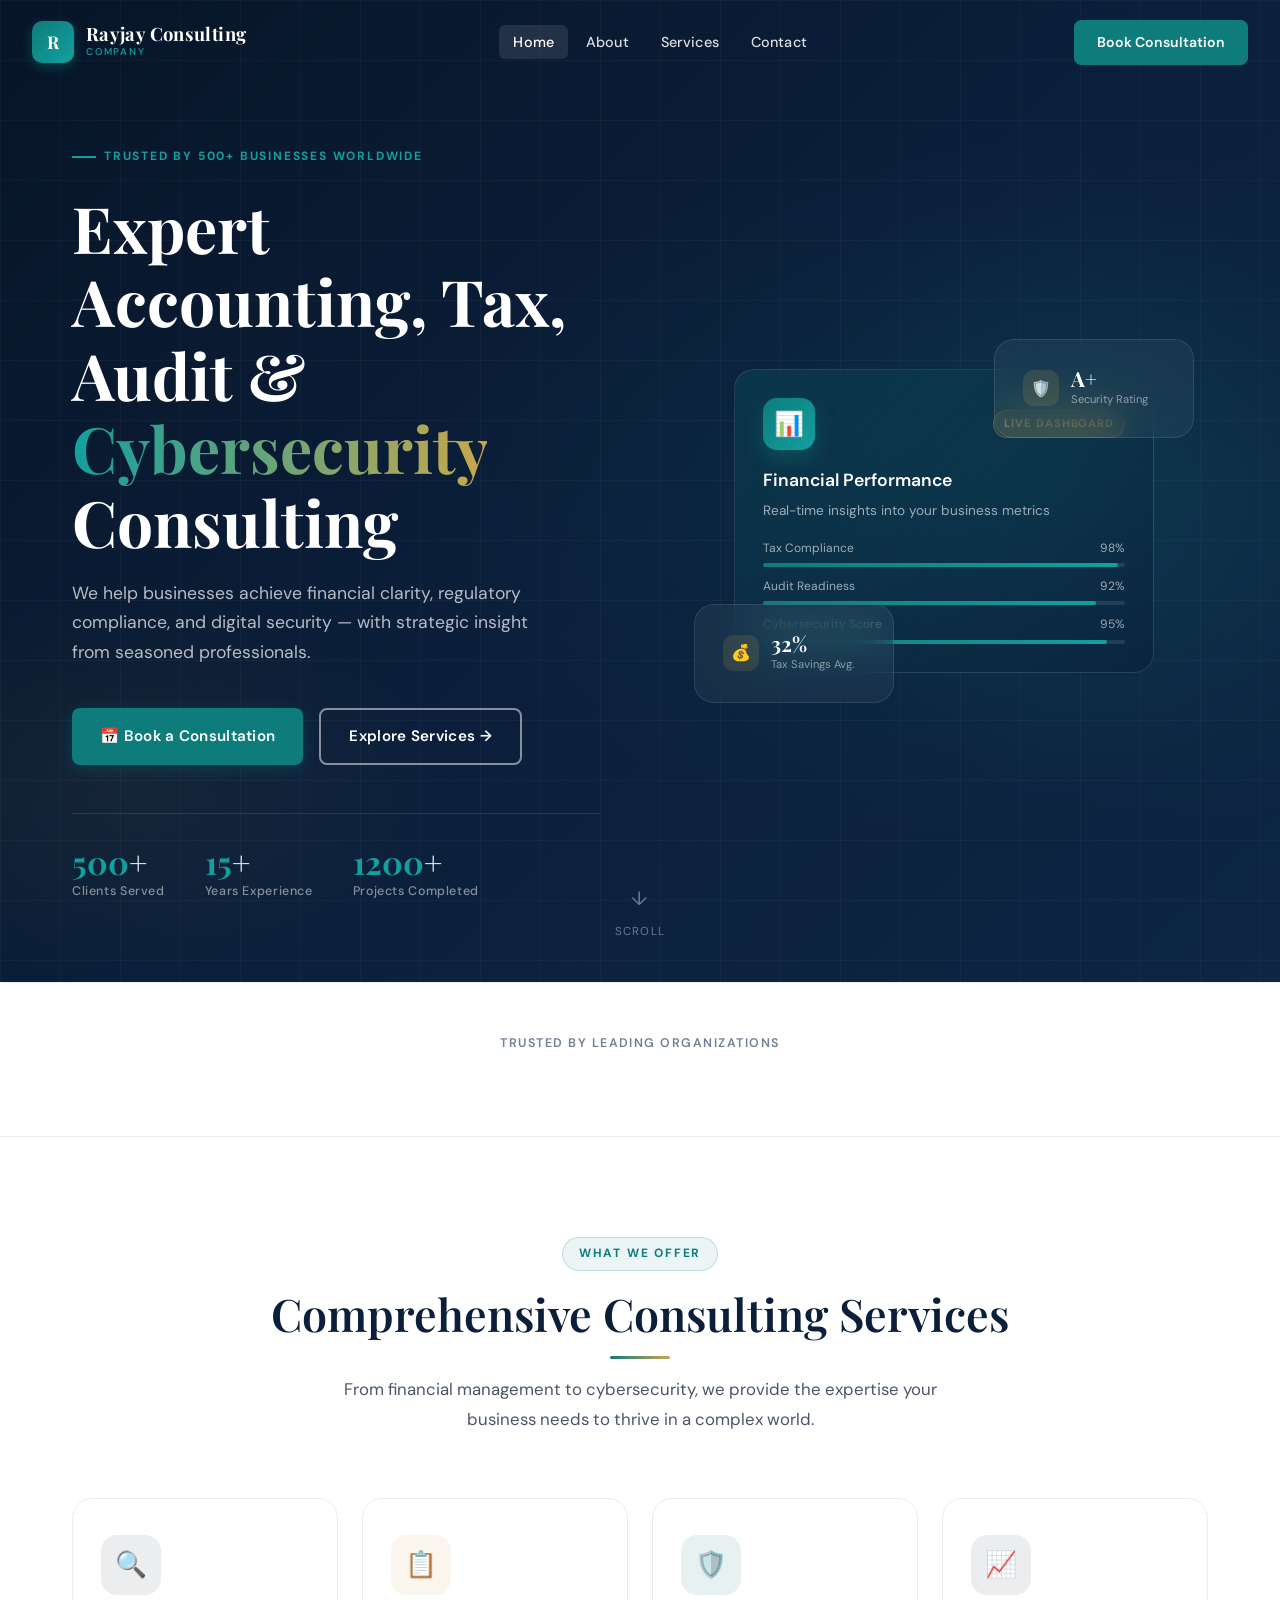
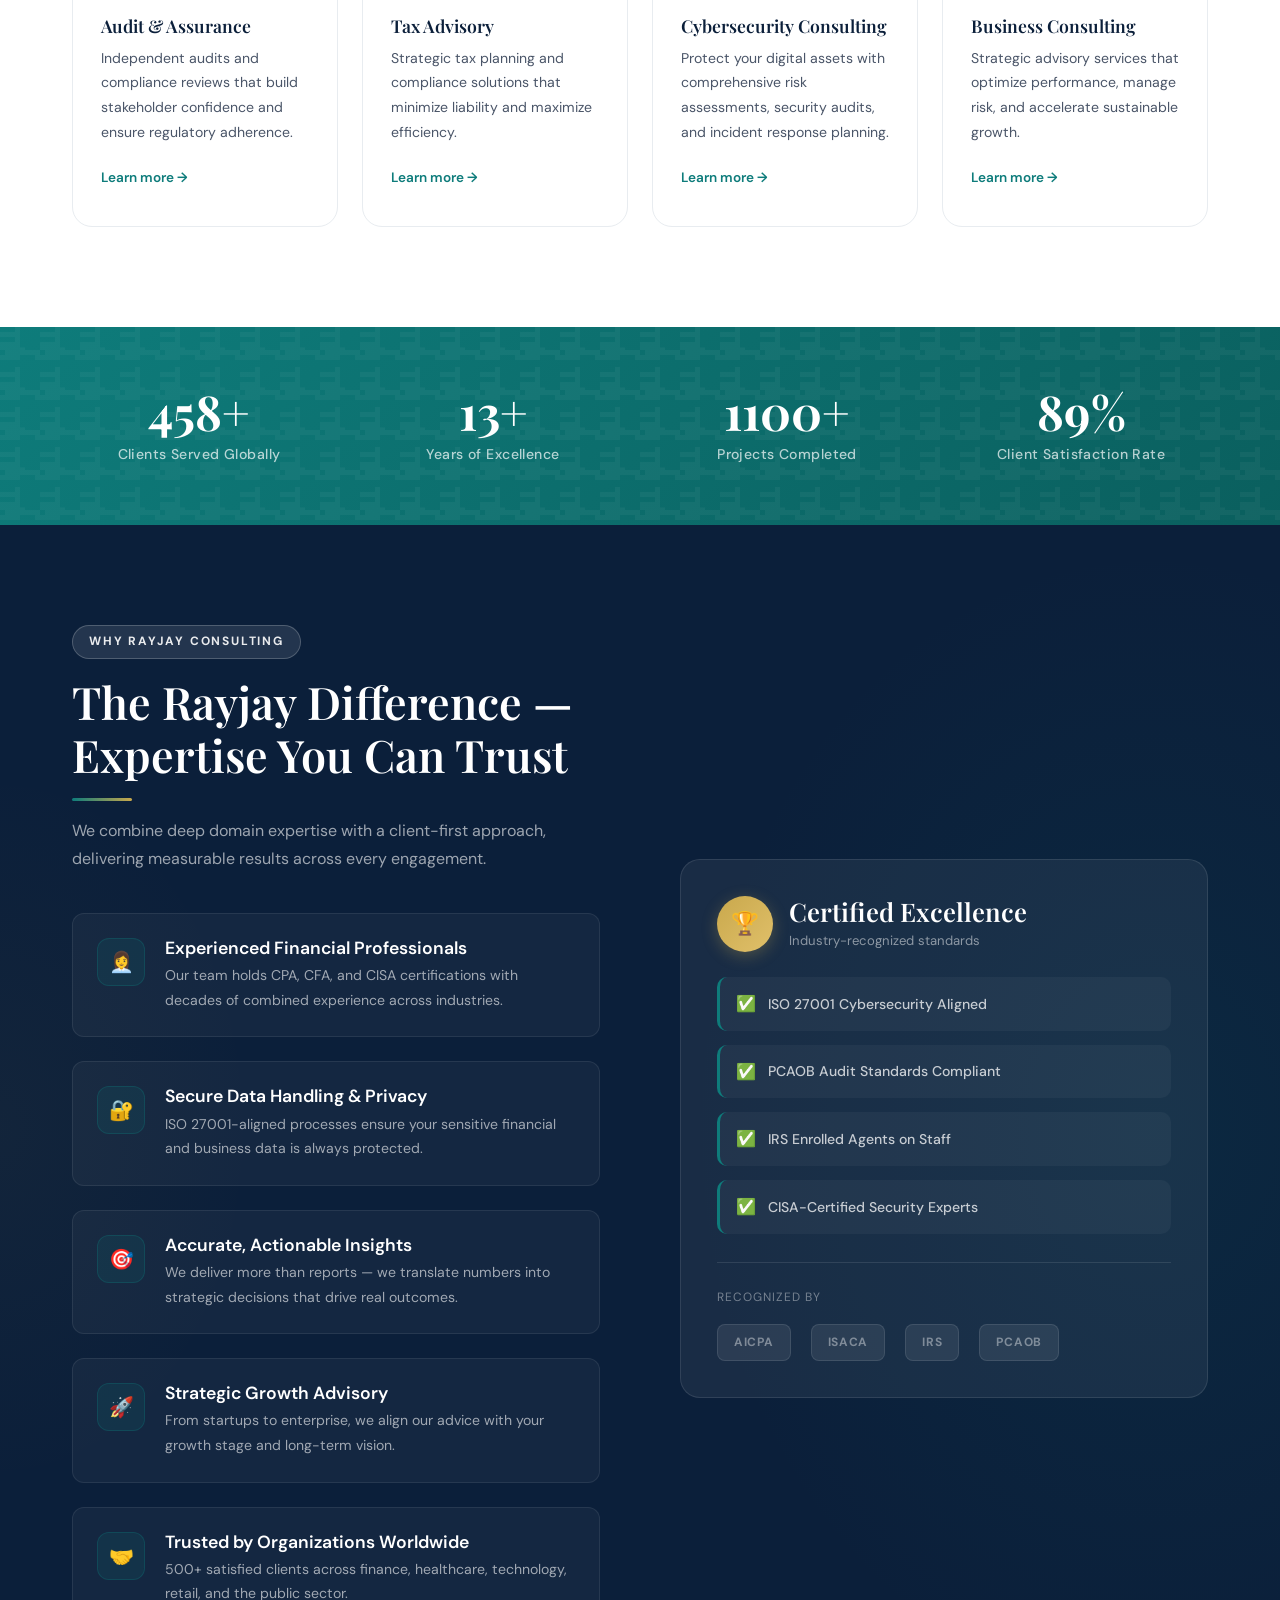
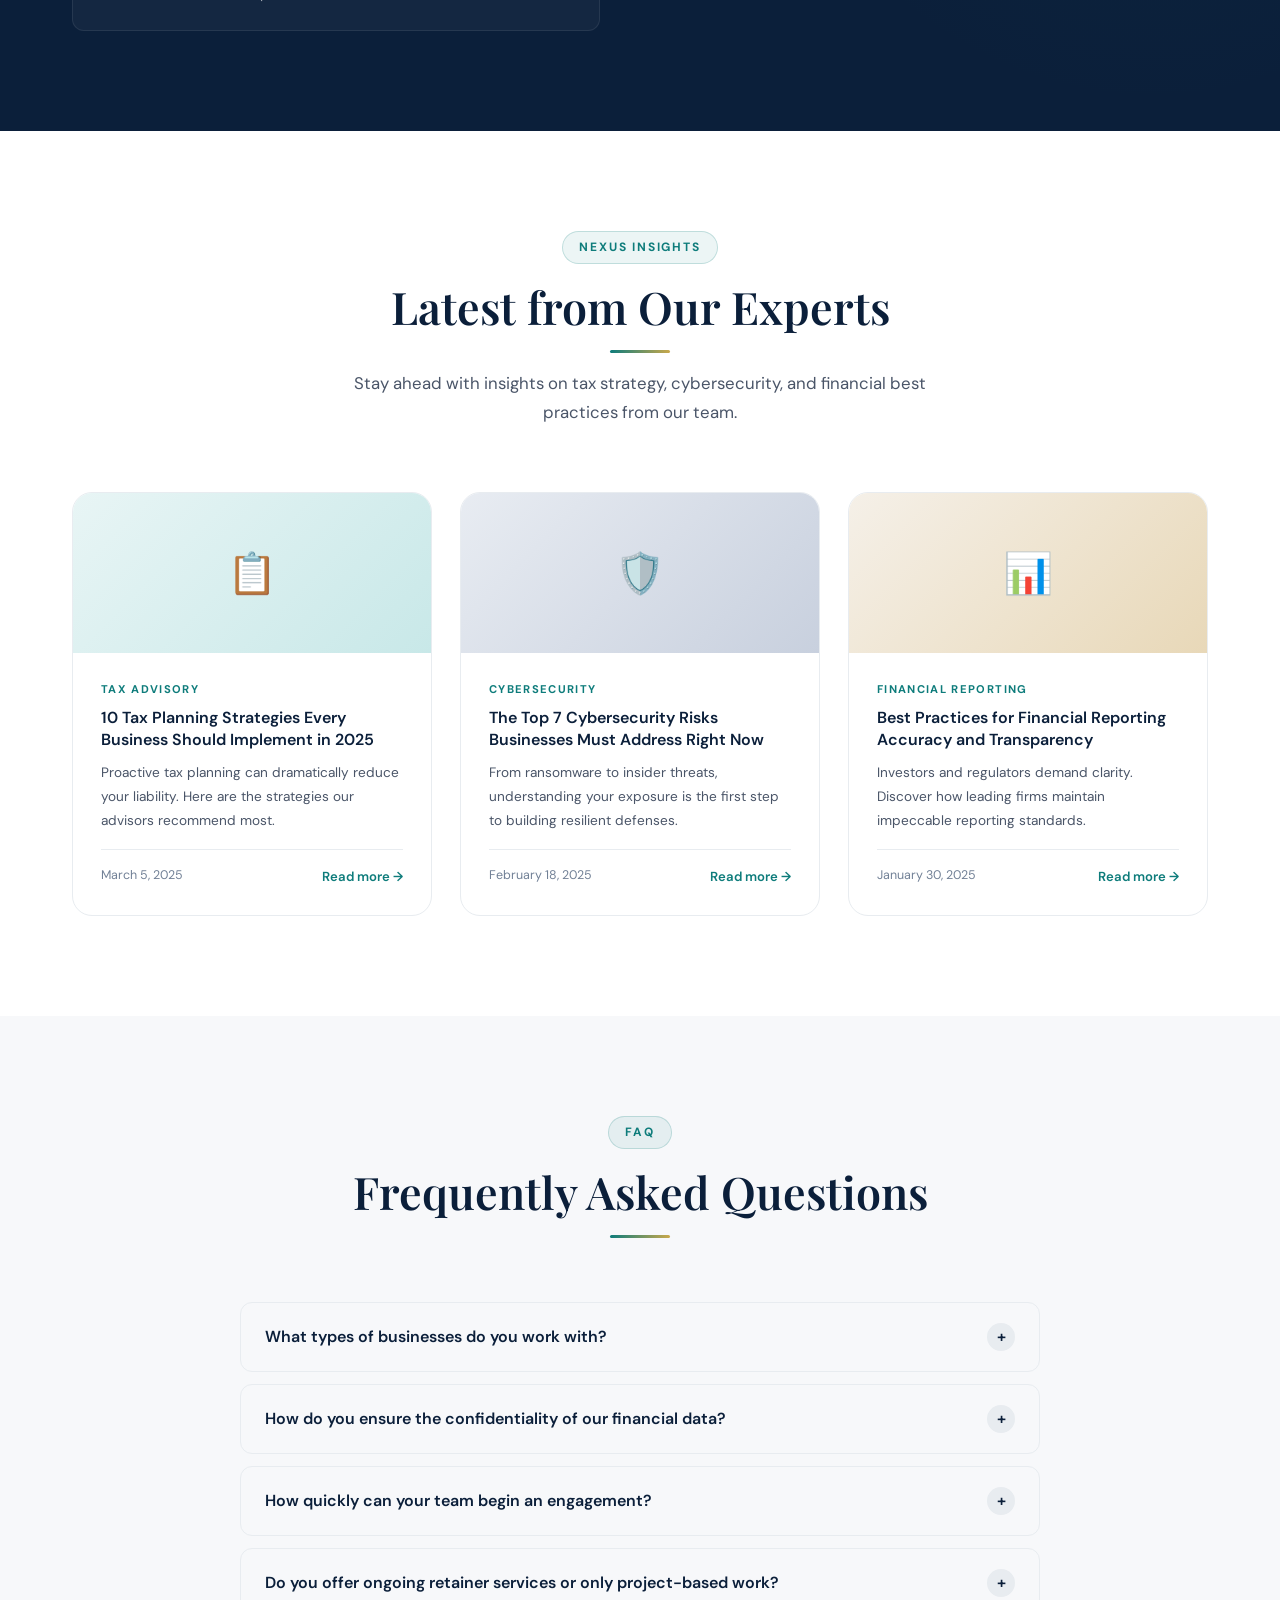
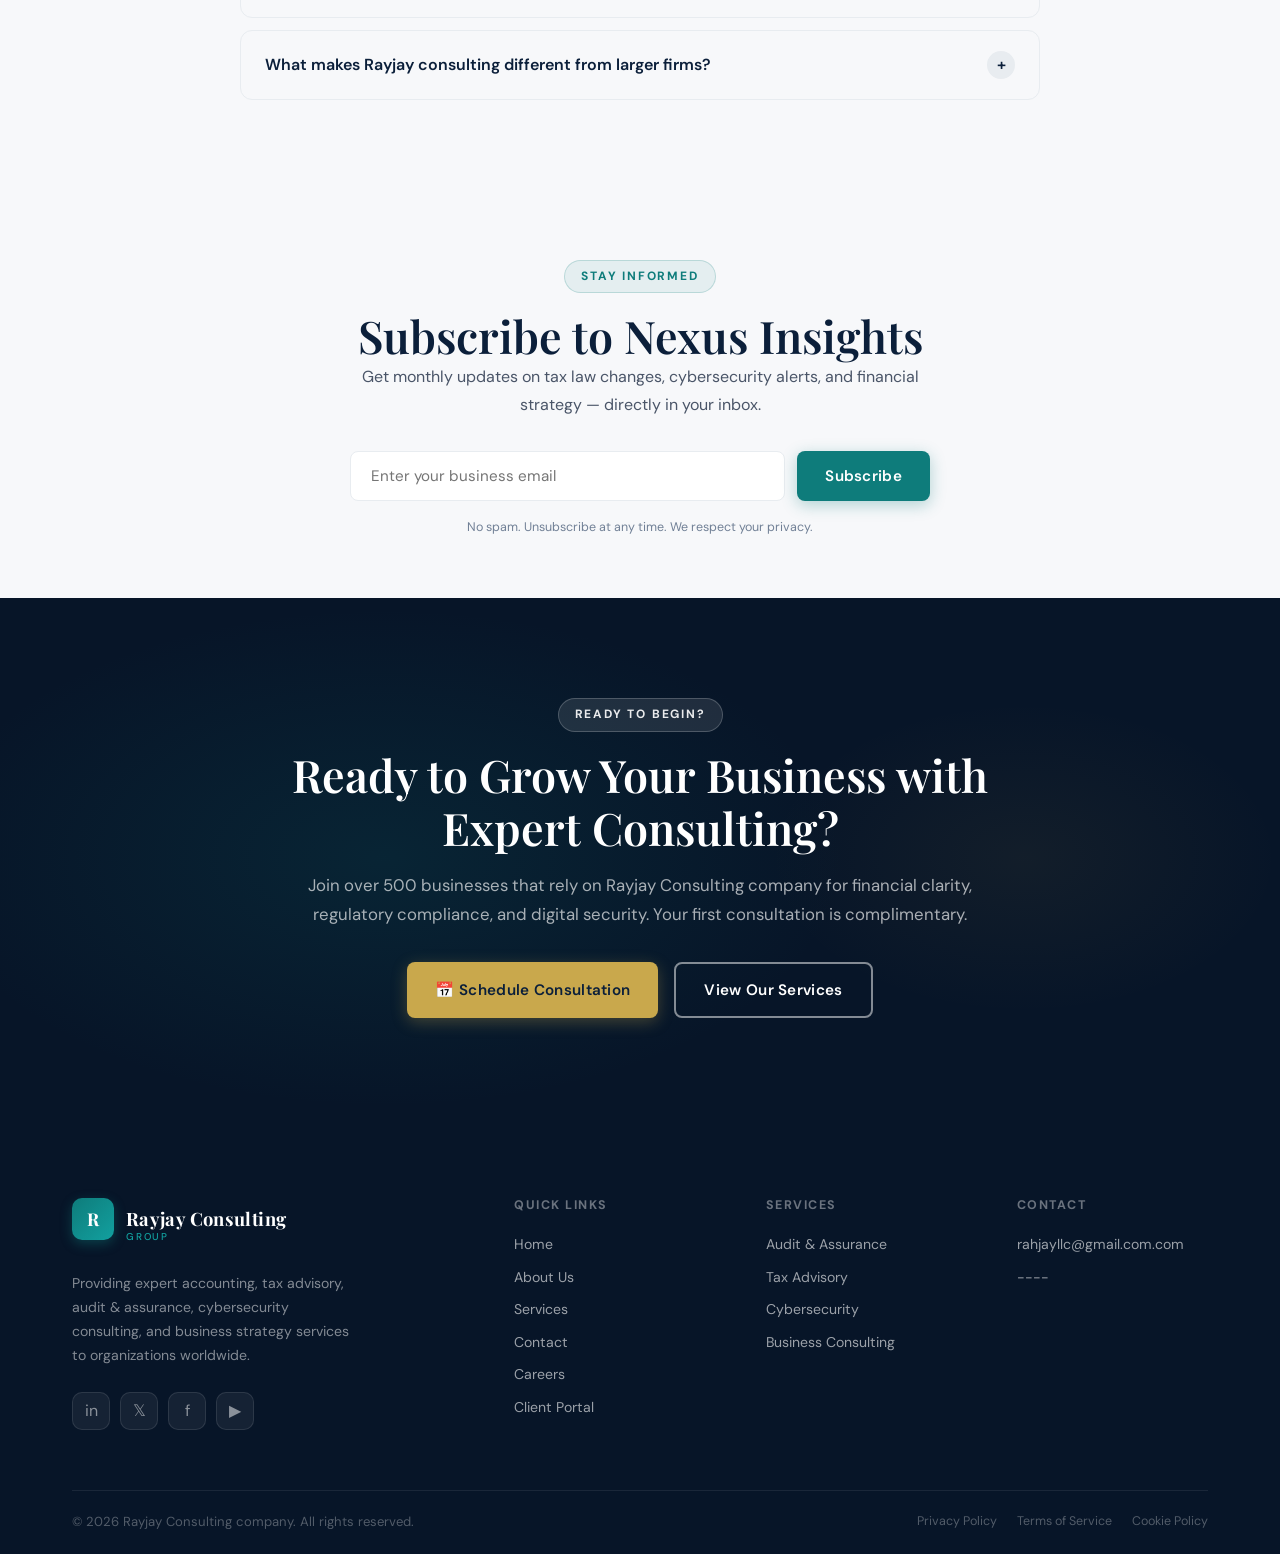
==== consulting/index.html @ 38d2fe77 "Add files via upload" ====
<!DOCTYPE html>
<html lang="en">
<head>
  <meta charset="UTF-8" />
  <meta name="viewport" content="width=device-width, initial-scale=1.0"/>
  <title>Rayjay Consulting Group — Expert Accounting, Tax, Audit & Cybersecurity Consulting</title>
  <meta name="description" content="Rayjay Consulting Group provides expert accounting, tax advisory, audit & assurance, cybersecurity consulting, and business consulting services."/>
  <link rel="stylesheet" href="../css/consulting.css"/>
  <link rel="preconnect" href="https://fonts.googleapis.com"/>
  <link rel="preconnect" href="https://fonts.gstatic.com" crossorigin/>
</head>
<body>

<!-- ============ NAVBAR ============ --> 
<nav class="navbar" id="navbar">
  <div class="nav-inner">
    <a href="../index.html" class="nav-logo">
      <div class="logo-mark">R</div>
      <div class="logo-text">
        <span class="logo-name">Rayjay Consulting</span>
        <span class="logo-sub">Company</span>
      </div>
    </a>
    <ul class="nav-links">
      <li><a href="index.html" class="active">Home</a></li>
      <li><a href="./about.html">About</a></li>
      <li><a href="services.html">Services</a></li>
      <li><a href="contact.html">Contact</a></li>
    </ul>
    <div class="nav-cta">
      <a href="contact.html" class="btn-nav">Book Consultation</a>
      <button class="hamburger" id="hamburger" aria-label="Menu">
        <span></span><span></span><span></span>
      </button>
    </div>
  </div>
</nav>

<!-- Mobile Menu -->
<div class="mobile-menu" id="mobileMenu">
  <a href="index.html">Home</a>
  <a href="about.html">About</a>
  <a href="services.html">Services</a>
  <a href="contact.html">Contact</a>
  <div style="margin-top:2rem;">
    <a href="contact.html" class="btn btn-primary">Book a Consultation</a>
  </div>
</div>

<!-- ============ HERO ============ -->
<section class="hero">
  <div class="hero-bg"></div>
  <div class="hero-grid"></div>
  <div class="hero-glow"></div>

  <div class="hero-content">
    <div class="hero-text">
      <div class="tag">Trusted by 500+ Businesses Worldwide</div>
      <h1>Expert Accounting, Tax, Audit &amp; <span>Cybersecurity</span> Consulting</h1>
      <p class="sub">We help businesses achieve financial clarity, regulatory compliance, and digital security — with strategic insight from seasoned professionals.</p>
      <div class="hero-actions">
        <a href="contact.html" class="btn btn-primary">
          📅 Book a Consultation
        </a>
        <a href="services.html" class="btn btn-secondary">
          Explore Services →
        </a>
      </div>
      <div class="hero-stats">
        <div class="hero-stat">
          <div class="num"><span>500</span>+</div>
          <div class="label">Clients Served</div>
        </div>
        <div class="hero-stat">
          <div class="num"><span>15</span>+</div>
          <div class="label">Years Experience</div>
        </div>
        <div class="hero-stat">
          <div class="num"><span>1200</span>+</div>
          <div class="label">Projects Completed</div>
        </div>
      </div>
    </div>

    <div class="hero-visual">
      <div class="hero-card-stack">
        <div class="h-card h-card-main">
          <div class="card-head">
            <div class="card-icon-lg">📊</div>
            <span class="card-badge">Live Dashboard</span>
          </div>
          <h4>Financial Performance</h4>
          <p>Real-time insights into your business metrics</p>
          <div class="progress-bars">
            <div class="prog-item">
              <div class="prog-label"><span>Tax Compliance</span><span>98%</span></div>
              <div class="prog-track"><div class="prog-fill" data-width="98%" style="width:0"></div></div>
            </div>
            <div class="prog-item">
              <div class="prog-label"><span>Audit Readiness</span><span>92%</span></div>
              <div class="prog-track"><div class="prog-fill" data-width="92%" style="width:0"></div></div>
            </div>
            <div class="prog-item">
              <div class="prog-label"><span>Cybersecurity Score</span><span>95%</span></div>
              <div class="prog-track"><div class="prog-fill" data-width="95%" style="width:0"></div></div>
            </div>
          </div>
        </div>

        <div class="h-card h-card-sm h-card-sm-1">
          <div class="mini-stat">
            <div class="mini-icon">🛡️</div>
            <div>
              <div class="mini-num">A+</div>
              <div class="mini-label">Security Rating</div>
            </div>
          </div>
        </div>

        <div class="h-card h-card-sm h-card-sm-2">
          <div class="mini-stat">
            <div class="mini-icon">💰</div>
            <div>
              <div class="mini-num">32%</div>
              <div class="mini-label">Tax Savings Avg.</div>
            </div>
          </div>
        </div>
      </div>
    </div>
  </div>

  <div class="scroll-indicator">
    <span>↓</span>
    Scroll
  </div>
</section>

<!-- ============ CLIENT LOGOS ============ -->
<section class="logos-section">
  <div class="container">
    <p class="logos-label">Trusted by leading organizations</p>
    <!-- <div class="logos-track">
      <div class="logo-item">TechVentures</div>
      <div class="logo-item">Global Finance Co.</div>
      <div class="logo-item">BuildCorp</div>
      <div class="logo-item">MedGroup</div>
      <div class="logo-item">RetailOne</div>
      <div class="logo-item">Horizon Energy</div>
      <div class="logo-item">Apex Holdings</div>
    </div> -->
  </div>
</section>

<!-- ============ SERVICES OVERVIEW ============ -->
<section class="section-pad" id="services">
  <div class="container">
    <div class="section-header fade-in">
      <span class="section-tag">What We Offer</span>
      <h2>Comprehensive Consulting Services</h2>
      <div class="divider"></div>
      <p>From financial management to cybersecurity, we provide the expertise your business needs to thrive in a complex world.</p>
    </div>

    <div class="services-grid">
      <!-- <div class="service-card">
        <div class="service-icon icon-teal">📒</div>
        <h3>Accounting Services</h3>
        <p>Accurate financial statements, bookkeeping, and management reporting to keep your business on track.</p>
        <a href="services.html#accounting" class="card-link">Learn more →</a>
      </div> -->
      <div class="service-card">
        <div class="service-icon icon-navy">🔍</div>
        <h3>Audit &amp; Assurance</h3>
        <p>Independent audits and compliance reviews that build stakeholder confidence and ensure regulatory adherence.</p>
        <a href="services.html#audit" class="card-link">Learn more →</a>
      </div>
      <div class="service-card">
        <div class="service-icon icon-gold">📋</div>
        <h3>Tax Advisory</h3>
        <p>Strategic tax planning and compliance solutions that minimize liability and maximize efficiency.</p>
        <a href="services.html#tax" class="card-link">Learn more →</a>
      </div>
      <div class="service-card">
        <div class="service-icon icon-teal">🛡️</div>
        <h3>Cybersecurity Consulting</h3>
        <p>Protect your digital assets with comprehensive risk assessments, security audits, and incident response planning.</p>
        <a href="services.html#cybersecurity" class="card-link">Learn more →</a>
      </div>
      <div class="service-card">
        <div class="service-icon icon-navy">📈</div>
        <h3>Business Consulting</h3>
        <p>Strategic advisory services that optimize performance, manage risk, and accelerate sustainable growth.</p>
        <a href="services.html#business" class="card-link">Learn more →</a>
      </div>
    </div>
  </div>
</section>

<!-- ============ STATS ============ -->
<section class="stats-section">
  <div class="container">
    <div class="stats-grid">
      <div class="stat-item">
        <div class="num"><span data-counter data-target="500" data-suffix="+">500+</span></div>
        <div class="label">Clients Served Globally</div>
      </div>
      <div class="stat-item">
        <div class="num"><span data-counter data-target="15" data-suffix="+">15+</span></div>
        <div class="label">Years of Excellence</div>
      </div>
      <div class="stat-item">
        <div class="num"><span data-counter data-target="1200" data-suffix="+">1200+</span></div>
        <div class="label">Projects Completed</div>
      </div>
      <div class="stat-item">
        <div class="num"><span data-counter data-target="98" data-suffix="%">98%</span></div>
        <div class="label">Client Satisfaction Rate</div>
      </div>
    </div>
  </div>
</section>

<!-- ============ WHY CHOOSE US ============ -->
<section class="why-section section-pad">
  <div class="container">
    <div class="why-grid">
      <div>
        <span class="section-tag white">Why Rayjay Consulting</span>
        <h2 class="text-white" style="margin-bottom:1rem;">The Rayjay Difference — Expertise You Can Trust</h2>
        <div class="divider divider-left"></div>
        <p style="color:rgba(255,255,255,0.6); margin-bottom:2.5rem;">We combine deep domain expertise with a client-first approach, delivering measurable results across every engagement.</p>

        <div class="why-features">
          <div class="why-feature">
            <div class="why-icon">👩‍💼</div>
            <div>
              <h4>Experienced Financial Professionals</h4>
              <p>Our team holds CPA, CFA, and CISA certifications with decades of combined experience across industries.</p>
            </div>
          </div>
          <div class="why-feature">
            <div class="why-icon">🔐</div>
            <div>
              <h4>Secure Data Handling &amp; Privacy</h4>
              <p>ISO 27001-aligned processes ensure your sensitive financial and business data is always protected.</p>
            </div>
          </div>
          <div class="why-feature">
            <div class="why-icon">🎯</div>
            <div>
              <h4>Accurate, Actionable Insights</h4>
              <p>We deliver more than reports — we translate numbers into strategic decisions that drive real outcomes.</p>
            </div>
          </div>
          <div class="why-feature">
            <div class="why-icon">🚀</div>
            <div>
              <h4>Strategic Growth Advisory</h4>
              <p>From startups to enterprise, we align our advice with your growth stage and long-term vision.</p>
            </div>
          </div>
          <div class="why-feature">
            <div class="why-icon">🤝</div>
            <div>
              <h4>Trusted by Organizations Worldwide</h4>
              <p>500+ satisfied clients across finance, healthcare, technology, retail, and the public sector.</p>
            </div>
          </div>
        </div>
      </div>

      <div class="why-visual fade-in-right">
        <div class="cert-card">
          <div class="cert-header">
            <div class="cert-seal">🏆</div>
            <div>
              <h3>Certified Excellence</h3>
              <p>Industry-recognized standards</p>
            </div>
          </div>
          <div class="cert-items">
            <!-- <div class="cert-item">✅ <span>CPA-Certified Financial Services</span></div> -->
            <div class="cert-item">✅ <span>ISO 27001 Cybersecurity Aligned</span></div>
            <div class="cert-item">✅ <span>PCAOB Audit Standards Compliant</span></div>
            <div class="cert-item">✅ <span>IRS Enrolled Agents on Staff</span></div>
            <div class="cert-item">✅ <span>CISA-Certified Security Experts</span></div>
          </div>
          <div class="trusted-bar">
            <p>Recognized by</p>
            <div class="trust-logos">
              <div class="trust-logo">AICPA</div>
              <div class="trust-logo">ISACA</div>
              <div class="trust-logo">IRS</div>
              <div class="trust-logo">PCAOB</div>
            </div>
          </div>
        </div>
      </div>
    </div>
  </div>
</section>

<!-- ============ TESTIMONIALS ============ -->
<!-- <section class="section-pad bg-off-white">
  <div class="container">
    <div class="section-header fade-in">
      <span class="section-tag">Client Stories</span>
      <h2>What Our Clients Say</h2>
      <div class="divider"></div>
      <p>Hear from the businesses and leaders who trust Rayjay Consulting Group for their most critical needs.</p>
    </div>

    <div class="testimonials-grid">
      <div class="testimonial-card">
        <div class="stars">★★★★★</div>
        <span class="quote-mark">"</span>
        <p class="testimonial-text">Nexus completely transformed our financial reporting process. Their team identified inefficiencies we hadn't noticed in years, saving us over $180,000 annually. Truly exceptional service.</p>
        <div class="testimonial-author">
          <div class="author-avatar">MR</div>
          <div>
            <div class="author-name">Marcus Reynolds</div>
            <div class="author-company">CFO, TechVentures Inc.</div>
          </div>
        </div>
      </div>

      <div class="testimonial-card">
        <div class="stars">★★★★★</div>
        <span class="quote-mark">"</span>
        <p class="testimonial-text">Their cybersecurity team discovered three critical vulnerabilities in our systems before any damage occurred. The incident response planning they built has given our board tremendous confidence.</p>
        <div class="testimonial-author">
          <div class="author-avatar">SL</div>
          <div>
            <div class="author-name">Sandra Liu</div>
            <div class="author-company">CTO, MedGroup Holdings</div>
          </div>
        </div>
      </div>

      <div class="testimonial-card">
        <div class="stars">★★★★★</div>
        <span class="quote-mark">"</span>
        <p class="testimonial-text">The tax advisory team saved our company 28% in tax liability through legitimate optimization strategies. Their knowledge of international tax law is unmatched. We consider them a true business partner.</p>
        <div class="testimonial-author">
          <div class="author-avatar">JO</div>
          <div>
            <div class="author-name">James Okafor</div>
            <div class="author-company">CEO, Apex Global Holdings</div>
          </div>
        </div>
      </div>

      <div class="testimonial-card">
        <div class="stars">★★★★★</div>
        <span class="quote-mark">"</span>
        <p class="testimonial-text">From audit preparation to strategic planning, Rayjay Consulting has been indispensable. Our last external audit was the smoothest in our company's history, thanks to their thorough preparation.</p>
        <div class="testimonial-author">
          <div class="author-avatar">AP</div>
          <div>
            <div class="author-name">Amara Petersen</div>
            <div class="author-company">Finance Director, RetailOne Group</div>
          </div>
        </div>
      </div>
    </div>
  </div>
</section> -->

<!-- ============ BLOG PREVIEW ============ -->
<section class="section-pad">
  <div class="container">
    <div class="section-header fade-in">
      <span class="section-tag">Nexus Insights</span>
      <h2>Latest from Our Experts</h2>
      <div class="divider"></div>
      <p>Stay ahead with insights on tax strategy, cybersecurity, and financial best practices from our team.</p>
    </div>

    <div class="blog-grid">
      <div class="blog-card">
        <div class="blog-img tax">📋</div>
        <div class="blog-body">
          <div class="blog-cat">Tax Advisory</div>
          <h4>10 Tax Planning Strategies Every Business Should Implement in 2025</h4>
          <p>Proactive tax planning can dramatically reduce your liability. Here are the strategies our advisors recommend most.</p>
          <div class="blog-footer">
            <span>March 5, 2025</span>
            <a href="contact.html" class="read-more">Read more →</a>
          </div>
        </div>
      </div>

      <div class="blog-card">
        <div class="blog-img cyber">🛡️</div>
        <div class="blog-body">
          <div class="blog-cat">Cybersecurity</div>
          <h4>The Top 7 Cybersecurity Risks Businesses Must Address Right Now</h4>
          <p>From ransomware to insider threats, understanding your exposure is the first step to building resilient defenses.</p>
          <div class="blog-footer">
            <span>February 18, 2025</span>
            <a href="contact.html" class="read-more">Read more →</a>
          </div>
        </div>
      </div>

      <div class="blog-card">
        <div class="blog-img finance">📊</div>
        <div class="blog-body">
          <div class="blog-cat">Financial Reporting</div>
          <h4>Best Practices for Financial Reporting Accuracy and Transparency</h4>
          <p>Investors and regulators demand clarity. Discover how leading firms maintain impeccable reporting standards.</p>
          <div class="blog-footer">
            <span>January 30, 2025</span>
            <a href="contact.html" class="read-more">Read more →</a>
          </div>
        </div>
      </div>
    </div>
  </div>
</section>

<!-- ============ FAQ ============ -->
<section class="section-pad bg-off-white">
  <div class="container">
    <div class="section-header fade-in">
      <span class="section-tag">FAQ</span>
      <h2>Frequently Asked Questions</h2>
      <div class="divider"></div>
    </div>

    <div class="faq-list">
      <div class="faq-item">
        <button class="faq-q">
          What types of businesses do you work with?
          <div class="faq-icon">+</div>
        </button>
        <div class="faq-a">
          <p>We work with businesses of all sizes — from startups to multinational corporations — across industries including finance, healthcare, technology, retail, manufacturing, real estate, and the public sector.</p>
        </div>
      </div>
      <div class="faq-item">
        <button class="faq-q">
          How do you ensure the confidentiality of our financial data?
          <div class="faq-icon">+</div>
        </button>
        <div class="faq-a">
          <p>We implement ISO 27001-aligned data security protocols, including encrypted storage and transfer, strict access controls, NDAs for all personnel, and regular security audits of our own infrastructure.</p>
        </div>
      </div>
      <div class="faq-item">
        <button class="faq-q">
          How quickly can your team begin an engagement?
          <div class="faq-icon">+</div>
        </button>
        <div class="faq-a">
          <p>For most engagements, we can onboard within 5–7 business days. For urgent matters such as incident response or regulatory deadlines, we offer expedited onboarding within 24–48 hours.</p>
        </div>
      </div>
      <div class="faq-item">
        <button class="faq-q">
          Do you offer ongoing retainer services or only project-based work?
          <div class="faq-icon">+</div>
        </button>
        <div class="faq-a">
          <p>We offer both. Many clients choose monthly retainer arrangements for continuous accounting, tax, and cybersecurity monitoring. We also take on project-based and advisory-only engagements.</p>
        </div>
      </div>
      <div class="faq-item">
        <button class="faq-q">
          What makes Rayjay consulting different from larger firms?
          <div class="faq-icon">+</div>
        </button>
        <div class="faq-a">
          <p>Unlike large firms where you may get a junior team, at Rayjay Consulting, senior professionals personally lead every engagement. You get the same quality as a Big Four firm with the responsiveness of a boutique.</p>
        </div>
      </div>
    </div>
  </div>
</section>

<!-- ============ NEWSLETTER ============ -->
<section class="newsletter-section section-pad-sm">
  <div class="container">
    <div class="newsletter-inner fade-in">
      <span class="section-tag">Stay Informed</span>
      <h2>Subscribe to Nexus Insights</h2>
      <p>Get monthly updates on tax law changes, cybersecurity alerts, and financial strategy — directly in your inbox.</p>
      <form class="newsletter-form" id="newsletterForm" novalidate>
        <input type="email" placeholder="Enter your business email" required />
        <button type="submit" class="btn btn-primary js-btn-submit-prim">Subscribe</button>
      </form>
      <p style="font-size:0.78rem; color:var(--text-muted); margin-top:1rem;">No spam. Unsubscribe at any time. We respect your privacy.</p>
    </div>
  </div>
</section>

<!-- ============ CTA ============ -->
<section class="cta-section section-pad">
  <div class="container">
    <div class="cta-inner fade-in">
      <span class="section-tag white">Ready to Begin?</span>
      <h2>Ready to Grow Your Business with Expert Consulting?</h2>
      <p>Join over 500 businesses that rely on Rayjay Consulting company for financial clarity, regulatory compliance, and digital security. Your first consultation is complimentary.</p>
      <div class="cta-actions">
        <a href="contact.html" class="btn btn-gold">📅 Schedule Consultation</a>
        <a href="services.html" class="btn btn-secondary">View Our Services</a>
      </div>
    </div>
  </div>
</section>

<!-- ============ FOOTER ============ -->
<footer class="footer">
  <div class="container">
    <div class="footer-grid">
      <div class="footer-brand">
        <div class="nav-logo" style="margin-bottom:1rem;">
          <div class="logo-mark">R</div>
          <div class="logo-text">
            <span class="logo-name">Rayjay Consulting</span>
            <span class="logo-sub">Group</span>
          </div>
        </div>
        <p>Providing expert accounting, tax advisory, audit & assurance, cybersecurity consulting, and business strategy services to organizations worldwide.</p>
        <div class="social-links">
          <a href="#" class="social-link" aria-label="LinkedIn">in</a>
          <a href="#" class="social-link" aria-label="Twitter">𝕏</a>
          <a href="#" class="social-link" aria-label="Facebook">f</a>
          <a href="#" class="social-link" aria-label="YouTube">▶</a>
        </div>
      </div>

      <div class="footer-col">
        <h5>Quick Links</h5>
        <div class="footer-links">
          <a href="index.html">Home</a>
          <a href="about.html">About Us</a>
          <a href="services.html">Services</a>
          <a href="contact.html">Contact</a>
          <a href="#">Careers</a>
          <a href="#">Client Portal</a>
        </div>
      </div>

      <div class="footer-col">
        <h5>Services</h5>
        <div class="footer-links">
          <!-- <a href="services.html#accounting">Accounting</a> -->
          <a href="services.html#audit">Audit &amp; Assurance</a>
          <a href="services.html#tax">Tax Advisory</a>
          <a href="services.html#cybersecurity">Cybersecurity</a>
          <a href="services.html#business">Business Consulting</a>
        </div>
      </div>

      <div class="footer-col">
        <h5>Contact</h5>
        <div class="footer-links">
          <a href="mailto:info@nexusadvisory.com">rahjayllc@gmail.com.com</a>
          <a href="tel:+12125550100">----</a>
          <!-- <a href="#">350 Fifth Avenue, Suite 4200<br>New York, NY 10118</a> -->
        </div>
      </div>
    </div>

    <div class="footer-bottom">
      <p>© 2026 Rayjay Consulting company. All rights reserved.</p>
      <div class="footer-bottom-links">
        <a href="#">Privacy Policy</a>
        <a href="#">Terms of Service</a>
        <a href="#">Cookie Policy</a>
      </div>
    </div>
  </div>
</footer>

<script src="script.js"></script>
</body>
</html>
---- css/consulting.css ----
/* ============================================
   NEXUS ADVISORY GROUP - Premium Consulting CSS
   ============================================ */

@import url('https://fonts.googleapis.com/css2?family=Playfair+Display:wght@400;500;600;700&family=DM+Sans:wght@300;400;500;600;700&display=swap');

/* ---- CSS Variables ---- */
:root {
  --navy: #0B1F3A;
  --navy-light: #132d52;
  --navy-deep: #071528;
  --teal: #0E7C7B;
  --teal-light: #12a09f;
  --gold: #C9A84C;
  --gold-light: #e0c06a;
  --white: #FFFFFF;
  --off-white: #F7F8FA;
  --grey-light: #E8ECF0;
  --grey-mid: #9BA5B4;
  --grey-dark: #3D4A5C;
  --text-primary: #0B1F3A;
  --text-secondary: #4A5568;
  --text-muted: #718096;
  --border: rgba(11,31,58,0.1);
  --shadow-sm: 0 2px 8px rgba(11,31,58,0.08);
  --shadow-md: 0 8px 24px rgba(11,31,58,0.12);
  --shadow-lg: 0 20px 60px rgba(11,31,58,0.18);
  --shadow-xl: 0 32px 80px rgba(11,31,58,0.22);
  --radius: 12px;
  --radius-lg: 20px;
  --transition: all 0.3s cubic-bezier(0.4, 0, 0.2, 1);
}

/* ---- Reset & Base ---- */
*, *::before, *::after { box-sizing: border-box; margin: 0; padding: 0; }

html { scroll-behavior: smooth; font-size: 16px; }

body {
  font-family: 'DM Sans', sans-serif;
  color: var(--text-primary);
  background: var(--white);
  line-height: 1.6;
  overflow-x: hidden;
}

h1, h2, h3, h4, h5 { font-family: 'Playfair Display', serif; line-height: 1.2; }
h1 { font-size: clamp(2.2rem, 5vw, 4rem); font-weight: 700; }
h2 { font-size: clamp(1.8rem, 3.5vw, 2.8rem); font-weight: 600; }
h3 { font-size: clamp(1.2rem, 2.5vw, 1.6rem); font-weight: 600; }
h4 { font-size: 1.1rem; font-weight: 600; font-family: 'DM Sans', sans-serif; }

p { line-height: 1.75; color: var(--text-secondary); }
a { text-decoration: none; color: inherit; }
img { max-width: 100%; display: block; }

/* ---- Utility ---- */
.container { max-width: 1200px; margin: 0 auto; padding: 0 2rem; }
.container-wide { max-width: 1400px; margin: 0 auto; padding: 0 2rem; }
.section-pad { padding: 100px 0; }
.section-pad-sm { padding: 60px 0; }

.text-teal { color: var(--teal); }
.text-gold { color: var(--gold); }
.text-navy { color: var(--navy); }
.text-white { color: var(--white); }

.bg-navy { background: var(--navy); }
.bg-navy-deep { background: var(--navy-deep); }
.bg-off-white { background: var(--off-white); }

.section-tag {
  display: inline-block;
  font-size: 0.75rem;
  font-weight: 700;
  letter-spacing: 0.15em;
  text-transform: uppercase;
  color: var(--teal);
  background: rgba(14,124,123,0.08);
  border: 1px solid rgba(14,124,123,0.2);
  padding: 6px 16px;
  border-radius: 100px;
  margin-bottom: 1rem;
}

.section-tag.gold {
  color: var(--gold);
  background: rgba(201,168,76,0.08);
  border-color: rgba(201,168,76,0.2);
}

.section-tag.white {
  color: rgba(255,255,255,0.9);
  background: rgba(255,255,255,0.1);
  border-color: rgba(255,255,255,0.2);
}

.section-header { text-align: center; margin-bottom: 64px; }
.section-header p { max-width: 600px; margin: 1rem auto 0; font-size: 1.05rem; }

.divider {
  width: 60px; height: 3px;
  background: linear-gradient(90deg, var(--teal), var(--gold));
  border-radius: 2px;
  margin: 1rem auto;
}
.divider-left { margin: 1rem 0; }

/* ---- Buttons ---- */
.btn {
  display: inline-flex; align-items: center; gap: 8px;
  padding: 14px 28px;
  border-radius: 8px;
  font-family: 'DM Sans', sans-serif;
  font-size: 0.95rem;
  font-weight: 600;
  cursor: pointer;
  border: none;
  transition: var(--transition);
  letter-spacing: 0.02em;
}

.btn-primary {
  background: var(--teal);
  color: var(--white);
  box-shadow: 0 4px 16px rgba(14,124,123,0.3);
}
.btn-primary:hover {
  background: var(--teal-light);
  transform: translateY(-2px);
  box-shadow: 0 8px 24px rgba(14,124,123,0.4);
}

.btn-secondary {
  background: transparent;
  color: var(--white);
  border: 2px solid rgba(255,255,255,0.5);
}
.btn-secondary:hover {
  background: rgba(255,255,255,0.1);
  border-color: var(--white);
  transform: translateY(-2px);
}

.btn-outline {
  background: transparent;
  color: var(--teal);
  border: 2px solid var(--teal);
}
.btn-outline:hover {
  background: var(--teal);
  color: var(--white);
  transform: translateY(-2px);
}

.btn-gold {
  background: var(--gold);
  color: var(--navy);
  box-shadow: 0 4px 16px rgba(201,168,76,0.3);
}
.btn-gold:hover {
  background: var(--gold-light);
  transform: translateY(-2px);
  box-shadow: 0 8px 24px rgba(201,168,76,0.4);
}

/* ---- Navigation ---- */
.navbar {
  position: fixed; top: 0; left: 0; right: 0;
  z-index: 1000;
  padding: 0;
  transition: var(--transition);
}

.navbar.scrolled {
  background: var(--navy-deep);
  box-shadow: 0 4px 24px rgba(0,0,0,0.2);
}

.nav-inner {
  display: flex; align-items: center; justify-content: space-between;
  padding: 20px 2rem;
  max-width: 1400px;
  margin: 0 auto;
}

.nav-logo {
  display: flex; align-items: center; gap: 12px;
}

.logo-mark {
  width: 42px; height: 42px;
  background: linear-gradient(135deg, var(--teal), var(--teal-light));
  border-radius: 10px;
  display: flex; align-items: center; justify-content: center;
  font-family: 'Playfair Display', serif;
  font-weight: 700; font-size: 1.1rem;
  color: var(--white);
  box-shadow: 0 4px 12px rgba(14,124,123,0.4);
}

.logo-text { display: flex; flex-direction: column; }
.logo-name {
  font-family: 'Playfair Display', serif;
  font-size: 1.15rem; font-weight: 700;
  color: var(--white); line-height: 1.1;
  letter-spacing: 0.02em;
}
.logo-sub {
  font-size: 0.62rem; font-weight: 500;
  color: var(--teal-light); letter-spacing: 0.18em;
  text-transform: uppercase;
}

.nav-links {
  display: flex; align-items: center; gap: 4px;
  list-style: none;
}

.nav-links a {
  color: rgba(255,255,255,0.85);
  font-size: 0.9rem; font-weight: 500;
  padding: 8px 14px;
  border-radius: 6px;
  transition: var(--transition);
  letter-spacing: 0.01em;
}
.nav-links a:hover, .nav-links a.active {
  color: var(--white);
  background: rgba(255,255,255,0.1);
}

.nav-cta {
  display: flex; align-items: center; gap: 12px;
}

.btn-nav {
  padding: 10px 22px;
  background: var(--teal);
  color: var(--white);
  border-radius: 7px;
  font-size: 0.88rem; font-weight: 600;
  transition: var(--transition);
  border: 1.5px solid var(--teal);
}
.btn-nav:hover {
  background: var(--teal-light);
  transform: translateY(-1px);
  box-shadow: 0 4px 16px rgba(14,124,123,0.35);
}

.hamburger {
  display: none; flex-direction: column; gap: 5px;
  cursor: pointer; padding: 5px;
  background: none; border: none;
}
.hamburger span {
  display: block; width: 24px; height: 2px;
  background: var(--white);
  transition: var(--transition);
  border-radius: 2px;
}
.hamburger.open span:nth-child(1) { transform: rotate(45deg) translate(5px, 5px); }
.hamburger.open span:nth-child(2) { opacity: 0; }
.hamburger.open span:nth-child(3) { transform: rotate(-45deg) translate(5px, -5px); }

/* ---- Hero Section ---- */
.hero {
  min-height: 100vh;
  background: var(--navy-deep);
  position: relative;
  display: flex; align-items: center;
  overflow: hidden;
}

.hero-bg {
  position: absolute; inset: 0;
  background:
    radial-gradient(ellipse 80% 60% at 80% 50%, rgba(14,124,123,0.12) 0%, transparent 60%),
    radial-gradient(ellipse 50% 40% at 10% 80%, rgba(201,168,76,0.06) 0%, transparent 50%),
    linear-gradient(135deg, #071528 0%, #0B1F3A 50%, #0d2644 100%);
}

.hero-grid {
  position: absolute; inset: 0;
  background-image:
    linear-gradient(rgba(255,255,255,0.03) 1px, transparent 1px),
    linear-gradient(90deg, rgba(255,255,255,0.03) 1px, transparent 1px);
  background-size: 60px 60px;
}

.hero-glow {
  position: absolute;
  width: 600px; height: 600px;
  background: radial-gradient(circle, rgba(14,124,123,0.15) 0%, transparent 70%);
  right: -100px; top: 50%;
  transform: translateY(-50%);
  border-radius: 50%;
  pointer-events: none;
}

.hero-content {
  position: relative; z-index: 2;
  display: grid; grid-template-columns: 1fr 1fr;
  gap: 80px; align-items: center;
  max-width: 1200px; margin: 0 auto;
  padding: 140px 2rem 80px;
  width: 100%;
}

.hero-text .tag {
  display: inline-flex; align-items: center; gap: 8px;
  font-size: 0.75rem; font-weight: 700;
  letter-spacing: 0.15em; text-transform: uppercase;
  color: var(--teal-light);
  margin-bottom: 1.5rem;
}

.hero-text .tag::before {
  content: '';
  display: block; width: 24px; height: 2px;
  background: var(--teal-light);
}

.hero-text h1 {
  color: var(--white);
  margin-bottom: 1.25rem;
  line-height: 1.15;
}

.hero-text h1 span {
  background: linear-gradient(90deg, var(--teal-light), var(--gold));
  -webkit-background-clip: text;
  -webkit-text-fill-color: transparent;
  background-clip: text;
}

.hero-text .sub {
  font-size: 1.1rem;
  color: rgba(255,255,255,0.7);
  margin-bottom: 2.5rem;
  max-width: 480px;
  line-height: 1.7;
}

.hero-actions { display: flex; gap: 16px; flex-wrap: wrap; }

.hero-stats {
  display: flex; gap: 40px;
  margin-top: 3rem;
  padding-top: 2rem;
  border-top: 1px solid rgba(255,255,255,0.1);
}

.hero-stat .num {
  font-family: 'Playfair Display', serif;
  font-size: 2rem; font-weight: 700;
  color: var(--white); line-height: 1;
}
.hero-stat .label {
  font-size: 0.78rem; font-weight: 500;
  color: rgba(255,255,255,0.5);
  letter-spacing: 0.05em; margin-top: 4px;
}
.hero-stat .num span { color: var(--teal-light); }

/* Hero Visual */
.hero-visual {
  position: relative; display: flex;
  align-items: center; justify-content: center;
}

.hero-card-stack { position: relative; width: 100%; max-width: 420px; }

.h-card {
  background: rgba(255,255,255,0.05);
  backdrop-filter: blur(20px);
  border: 1px solid rgba(255,255,255,0.1);
  border-radius: var(--radius-lg);
  padding: 28px;
  position: relative;
}

.h-card-main {
  z-index: 3;
  background: linear-gradient(135deg, rgba(14,124,123,0.2), rgba(11,31,58,0.6));
}

.h-card .card-head {
  display: flex; align-items: center; justify-content: space-between;
  margin-bottom: 20px;
}

.card-icon-lg {
  width: 52px; height: 52px;
  background: linear-gradient(135deg, var(--teal), var(--teal-light));
  border-radius: 14px;
  display: flex; align-items: center; justify-content: center;
  font-size: 1.5rem;
  box-shadow: 0 8px 20px rgba(14,124,123,0.4);
}

.card-badge {
  background: rgba(201,168,76,0.15);
  border: 1px solid rgba(201,168,76,0.3);
  color: var(--gold);
  font-size: 0.7rem; font-weight: 700;
  letter-spacing: 0.08em; text-transform: uppercase;
  padding: 4px 10px; border-radius: 100px;
}

.h-card h4 { color: var(--white); margin-bottom: 8px; }
.h-card p { color: rgba(255,255,255,0.6); font-size: 0.85rem; }

.h-card-sm {
  position: absolute;
  width: 200px;
}

.h-card-sm-1 {
  top: -30px; right: -40px;
  z-index: 4;
  animation: float1 4s ease-in-out infinite;
}

.h-card-sm-2 {
  bottom: -30px; left: -40px;
  z-index: 4;
  animation: float2 5s ease-in-out infinite;
}

.h-card-sm .mini-stat {
  display: flex; align-items: center; gap: 12px;
}
.h-card-sm .mini-icon {
  width: 36px; height: 36px;
  background: rgba(201,168,76,0.15);
  border-radius: 10px;
  display: flex; align-items: center; justify-content: center;
  font-size: 1rem;
}
.h-card-sm .mini-num {
  font-family: 'Playfair Display', serif;
  font-size: 1.3rem; font-weight: 700; color: var(--white);
  line-height: 1;
}
.h-card-sm .mini-label {
  font-size: 0.7rem; color: rgba(255,255,255,0.5);
  margin-top: 2px;
}

.progress-bars { margin-top: 16px; display: flex; flex-direction: column; gap: 10px; }
.prog-item .prog-label {
  display: flex; justify-content: space-between;
  font-size: 0.75rem; color: rgba(255,255,255,0.6);
  margin-bottom: 5px;
}
.prog-track {
  height: 4px; background: rgba(255,255,255,0.1);
  border-radius: 2px; overflow: hidden;
}
.prog-fill {
  height: 100%; border-radius: 2px;
  background: linear-gradient(90deg, var(--teal), var(--teal-light));
  animation: fillAnim 2s ease forwards;
}

@keyframes fillAnim { from { width: 0; } }
@keyframes float1 {
  0%, 100% { transform: translateY(0) rotate(2deg); }
  50% { transform: translateY(-12px) rotate(2deg); }
}
@keyframes float2 {
  0%, 100% { transform: translateY(0) rotate(-2deg); }
  50% { transform: translateY(-8px) rotate(-2deg); }
}

/* ---- Services Overview ---- */
.services-grid {
  display: grid; grid-template-columns: repeat(auto-fit, minmax(220px, 1fr));
  gap: 24px;
}

.service-card {
  background: var(--white);
  border: 1.5px solid var(--grey-light);
  border-radius: var(--radius-lg);
  padding: 36px 28px;
  position: relative; overflow: hidden;
  transition: var(--transition);
  cursor: pointer;
  group: true;
}

.service-card::before {
  content: '';
  position: absolute; bottom: 0; left: 0; right: 0;
  height: 3px;
  background: linear-gradient(90deg, var(--teal), var(--gold));
  transform: scaleX(0);
  transition: var(--transition);
  transform-origin: left;
}

.service-card:hover {
  border-color: rgba(14,124,123,0.3);
  transform: translateY(-8px);
  box-shadow: var(--shadow-lg);
}

.service-card:hover::before { transform: scaleX(1); }

.service-icon {
  width: 60px; height: 60px;
  border-radius: 16px;
  display: flex; align-items: center; justify-content: center;
  font-size: 1.6rem;
  margin-bottom: 1.25rem;
  transition: var(--transition);
}

.icon-teal { background: rgba(14,124,123,0.1); color: var(--teal); }
.icon-navy { background: rgba(11,31,58,0.08); color: var(--navy); }
.icon-gold { background: rgba(201,168,76,0.1); color: var(--gold); }

.service-card:hover .service-icon { transform: scale(1.1); }

.service-card h3 { font-size: 1.1rem; margin-bottom: 0.6rem; }
.service-card p { font-size: 0.88rem; margin-bottom: 1.25rem; }

.card-link {
  display: inline-flex; align-items: center; gap: 6px;
  font-size: 0.85rem; font-weight: 600;
  color: var(--teal); transition: var(--transition);
}
.card-link:hover { gap: 10px; }

/* ---- Why Choose Us ---- */
.why-section {
  background: var(--navy);
  position: relative; overflow: hidden;
}

.why-section::before {
  content: '';
  position: absolute; inset: 0;
  background:
    radial-gradient(ellipse 60% 80% at 90% 50%, rgba(14,124,123,0.1) 0%, transparent 60%),
    radial-gradient(ellipse 40% 60% at 0% 50%, rgba(201,168,76,0.04) 0%, transparent 50%);
}

.why-grid {
  display: grid; grid-template-columns: 1fr 1fr;
  gap: 80px; align-items: center;
  position: relative; z-index: 1;
}

.why-features { display: grid; gap: 24px; }

.why-feature {
  display: flex; gap: 20px; align-items: flex-start;
  padding: 24px;
  background: rgba(255,255,255,0.04);
  border: 1px solid rgba(255,255,255,0.08);
  border-radius: var(--radius);
  transition: var(--transition);
}
.why-feature:hover {
  background: rgba(255,255,255,0.07);
  border-color: rgba(14,124,123,0.3);
  transform: translateX(8px);
}

.why-icon {
  width: 48px; height: 48px; flex-shrink: 0;
  background: rgba(14,124,123,0.15);
  border: 1px solid rgba(14,124,123,0.3);
  border-radius: 12px;
  display: flex; align-items: center; justify-content: center;
  font-size: 1.25rem;
}

.why-feature h4 { color: var(--white); margin-bottom: 4px; }
.why-feature p { color: rgba(255,255,255,0.6); font-size: 0.88rem; }

.why-visual { position: relative; }

.cert-card {
  background: rgba(255,255,255,0.06);
  border: 1px solid rgba(255,255,255,0.1);
  border-radius: var(--radius-lg);
  padding: 36px;
}

.cert-header { display: flex; align-items: center; gap: 16px; margin-bottom: 24px; }
.cert-seal {
  width: 56px; height: 56px;
  background: linear-gradient(135deg, var(--gold), var(--gold-light));
  border-radius: 50%;
  display: flex; align-items: center; justify-content: center;
  font-size: 1.4rem;
  box-shadow: 0 4px 16px rgba(201,168,76,0.3);
}
.cert-header h3 { color: var(--white); margin-bottom: 4px; }
.cert-header p { color: rgba(255,255,255,0.5); font-size: 0.82rem; }

.cert-items { display: grid; gap: 14px; }
.cert-item {
  display: flex; align-items: center; gap: 12px;
  padding: 14px 16px;
  background: rgba(255,255,255,0.04);
  border-radius: 10px;
  border-left: 3px solid var(--teal);
}
.cert-item span { color: rgba(255,255,255,0.75); font-size: 0.88rem; font-weight: 500; }

.trusted-bar {
  margin-top: 28px; padding-top: 24px;
  border-top: 1px solid rgba(255,255,255,0.1);
}
.trusted-bar p { color: rgba(255,255,255,0.4); font-size: 0.75rem; letter-spacing: 0.08em; text-transform: uppercase; margin-bottom: 16px; }

.trust-logos { display: flex; gap: 20px; flex-wrap: wrap; }
.trust-logo {
  background: rgba(255,255,255,0.08);
  border: 1px solid rgba(255,255,255,0.1);
  border-radius: 8px;
  padding: 8px 16px;
  font-size: 0.75rem; font-weight: 700;
  color: rgba(255,255,255,0.4);
  letter-spacing: 0.06em; text-transform: uppercase;
}

/* ---- Stats Section ---- */
.stats-section {
  background: linear-gradient(135deg, var(--teal), #0a5f5e);
  padding: 60px 0;
  position: relative; overflow: hidden;
}

.stats-section::before {
  content: '';
  position: absolute; inset: 0;
  background: url("data:image/svg+xml,%3Csvg width='40' height='40' viewBox='0 0 40 40' xmlns='http://www.w3.org/2000/svg'%3E%3Cg fill='%23fff' fill-opacity='0.04'%3E%3Cpath d='M20 20.5V18H0v5h5v5H0v5h20v-5h15v5h5V23H25v-2.5h-5zm0 0V0h-5v5H0v5h15v5H0v5h20v-5.5z'/%3E%3C/g%3E%3C/svg%3E");
}

.stats-grid {
  display: grid; grid-template-columns: repeat(4, 1fr);
  gap: 40px; position: relative; z-index: 1;
}

.stat-item { text-align: center; }
.stat-item .num {
  font-family: 'Playfair Display', serif;
  font-size: 3rem; font-weight: 700; color: var(--white);
  line-height: 1;
}
.stat-item .num .plus { color: var(--gold); }
.stat-item .label {
  font-size: 0.88rem; font-weight: 500;
  color: rgba(255,255,255,0.7);
  margin-top: 8px; letter-spacing: 0.03em;
}

/* ---- Testimonials ---- */
.testimonials-grid {
  display: grid; grid-template-columns: repeat(auto-fit, minmax(280px, 1fr));
  gap: 28px;
}

.testimonial-card {
  background: var(--white);
  border: 1.5px solid var(--grey-light);
  border-radius: var(--radius-lg);
  padding: 36px;
  position: relative;
  transition: var(--transition);
}

.testimonial-card:hover {
  border-color: rgba(14,124,123,0.25);
  box-shadow: var(--shadow-md);
  transform: translateY(-4px);
}

.quote-mark {
  font-family: 'Playfair Display', serif;
  font-size: 5rem; line-height: 0.6;
  color: var(--teal); opacity: 0.2;
  margin-bottom: 1rem; display: block;
}

.testimonial-text {
  font-style: italic; font-size: 0.95rem;
  color: var(--text-secondary);
  margin-bottom: 1.5rem; line-height: 1.8;
}

.testimonial-author { display: flex; align-items: center; gap: 14px; }
.author-avatar {
  width: 48px; height: 48px;
  border-radius: 50%;
  background: linear-gradient(135deg, var(--teal), var(--navy));
  display: flex; align-items: center; justify-content: center;
  font-family: 'Playfair Display', serif;
  font-weight: 700; font-size: 1.1rem;
  color: var(--white); flex-shrink: 0;
}

.author-name { font-weight: 700; font-size: 0.95rem; color: var(--navy); }
.author-company { font-size: 0.8rem; color: var(--text-muted); }

.stars { color: var(--gold); font-size: 0.85rem; margin-bottom: 1rem; letter-spacing: 2px; }

/* ---- Blog Preview ---- */
.blog-grid {
  display: grid; grid-template-columns: repeat(auto-fit, minmax(300px, 1fr));
  gap: 28px;
}

.blog-card {
  background: var(--white);
  border: 1.5px solid var(--grey-light);
  border-radius: var(--radius-lg);
  overflow: hidden;
  transition: var(--transition);
}

.blog-card:hover {
  border-color: rgba(14,124,123,0.25);
  box-shadow: var(--shadow-md);
  transform: translateY(-6px);
}

.blog-img {
  height: 160px;
  display: flex; align-items: center; justify-content: center;
  font-size: 2.5rem;
  position: relative; overflow: hidden;
}

.blog-img.tax { background: linear-gradient(135deg, #e8f5f5, #c8e8e8); }
.blog-img.cyber { background: linear-gradient(135deg, #e8ecf2, #c8d0de); }
.blog-img.finance { background: linear-gradient(135deg, #f5f0e8, #e8d8b8); }

.blog-body { padding: 28px; }
.blog-cat {
  font-size: 0.7rem; font-weight: 700; letter-spacing: 0.12em;
  text-transform: uppercase; color: var(--teal); margin-bottom: 8px;
}
.blog-card h4 { font-size: 1rem; margin-bottom: 10px; color: var(--navy); line-height: 1.4; }
.blog-card p { font-size: 0.85rem; }
.blog-footer {
  display: flex; align-items: center; justify-content: space-between;
  margin-top: 16px; padding-top: 16px;
  border-top: 1px solid var(--grey-light);
  font-size: 0.78rem; color: var(--text-muted);
}
.read-more { color: var(--teal); font-weight: 600; font-size: 0.82rem; }
.read-more:hover { text-decoration: underline; }

/* ---- CTA Section ---- */
.cta-section {
  background: var(--navy-deep);
  position: relative; overflow: hidden;
}

.cta-section::before {
  content: '';
  position: absolute; inset: 0;
  background:
    radial-gradient(ellipse 60% 80% at 30% 50%, rgba(14,124,123,0.15) 0%, transparent 60%),
    radial-gradient(ellipse 40% 60% at 80% 50%, rgba(201,168,76,0.06) 0%, transparent 50%);
}

.cta-inner {
  position: relative; z-index: 1;
  text-align: center; max-width: 700px; margin: 0 auto;
}

.cta-inner h2 { color: var(--white); margin-bottom: 1rem; }
.cta-inner p { color: rgba(255,255,255,0.65); font-size: 1.05rem; margin-bottom: 2rem; }
.cta-actions { display: flex; gap: 16px; justify-content: center; flex-wrap: wrap; }

/* ---- FAQ ---- */
.faq-list { max-width: 800px; margin: 0 auto; display: flex; flex-direction: column; gap: 12px; }

.faq-item {
  border: 1.5px solid var(--grey-light);
  border-radius: var(--radius);
  overflow: hidden;
}

.faq-q {
  width: 100%; background: none; border: none; cursor: pointer;
  padding: 20px 24px;
  display: flex; align-items: center; justify-content: space-between;
  text-align: left;
  font-family: 'DM Sans', sans-serif;
  font-size: 1rem; font-weight: 600; color: var(--navy);
  transition: var(--transition);
}
.faq-q:hover { background: var(--off-white); }
.faq-q.active { background: rgba(14,124,123,0.05); color: var(--teal); }

.faq-icon {
  width: 28px; height: 28px; flex-shrink: 0;
  background: var(--grey-light);
  border-radius: 50%;
  display: flex; align-items: center; justify-content: center;
  font-size: 1rem; transition: var(--transition);
}
.faq-q.active .faq-icon {
  background: var(--teal);
  color: var(--white);
  transform: rotate(45deg);
}

.faq-a {
  max-height: 0; overflow: hidden;
  transition: max-height 0.4s ease, padding 0.3s ease;
  padding: 0 24px;
}
.faq-a.open {
  max-height: 200px;
  padding: 0 24px 20px;
}
.faq-a p { font-size: 0.9rem; color: var(--text-secondary); }

/* ---- Newsletter ---- */
.newsletter-section { background: var(--off-white); }

.newsletter-inner {
  max-width: 580px; margin: 0 auto;
  text-align: center;
}

.newsletter-form {
  display: flex; gap: 12px; margin-top: 2rem;
}

.newsletter-form input {
  flex: 1; padding: 14px 20px;
  border: 1.5px solid var(--grey-light);
  border-radius: 8px; font-size: 0.95rem;
  font-family: 'DM Sans', sans-serif;
  transition: var(--transition);
  background: var(--white);
  color: var(--text-primary);
}

.newsletter-form input:focus {
  outline: none;
  border-color: var(--teal);
  box-shadow: 0 0 0 3px rgba(14,124,123,0.1);
}

/* ---- Client Logos ---- */
.logos-section { padding: 50px 0; border-top: 1px solid var(--grey-light); border-bottom: 1px solid var(--grey-light); }

.logos-label {
  text-align: center; font-size: 0.78rem; font-weight: 600;
  letter-spacing: 0.12em; text-transform: uppercase;
  color: var(--text-muted); margin-bottom: 2rem;
}

.logos-track {
  display: flex; gap: 32px; flex-wrap: wrap;
  justify-content: center; align-items: center;
}

.logo-item {
  background: var(--off-white);
  border: 1.5px solid var(--grey-light);
  border-radius: 10px;
  padding: 14px 28px;
  font-size: 0.85rem; font-weight: 700;
  color: var(--text-muted);
  letter-spacing: 0.06em; text-transform: uppercase;
  transition: var(--transition);
}
.logo-item:hover {
  background: var(--white);
  border-color: rgba(14,124,123,0.2);
  color: var(--navy);
  box-shadow: var(--shadow-sm);
}

/* ---- About Page ---- */
.about-hero {
  background: var(--navy-deep);
  padding: 160px 0 80px;
  position: relative; overflow: hidden;
}

.about-hero::before {
  content: '';
  position: absolute; inset: 0;
  background:
    radial-gradient(ellipse 80% 60% at 70% 50%, rgba(14,124,123,0.1) 0%, transparent 60%);
}

.page-hero-text { position: relative; z-index: 1; max-width: 700px; }
.page-hero-text h1 { color: var(--white); margin-bottom: 1rem; }
.page-hero-text p { color: rgba(255,255,255,0.7); font-size: 1.1rem; max-width: 550px; }

.about-overview {
  display: grid; grid-template-columns: 1fr 1fr;
  gap: 80px; align-items: center;
}

.about-text h2 { margin-bottom: 1rem; }
.about-text p { margin-bottom: 1rem; }

.mission-vision-grid {
  display: grid; grid-template-columns: 1fr 1fr;
  gap: 24px;
}

.mv-card {
  padding: 32px;
  border-radius: var(--radius-lg);
  position: relative; overflow: hidden;
}

.mv-card.mission {
  background: var(--navy);
  color: var(--white);
}

.mv-card.vision {
  background: linear-gradient(135deg, rgba(14,124,123,0.08), rgba(201,168,76,0.05));
  border: 1.5px solid rgba(14,124,123,0.2);
}

.mv-card h3 { margin-bottom: 0.75rem; }
.mv-card.mission h3 { color: var(--teal-light); }
.mv-card.mission p { color: rgba(255,255,255,0.7); }

.values-grid {
  display: grid; grid-template-columns: repeat(auto-fit, minmax(180px, 1fr));
  gap: 20px;
}

.value-card {
  text-align: center; padding: 32px 20px;
  border: 1.5px solid var(--grey-light);
  border-radius: var(--radius-lg);
  transition: var(--transition);
  background: var(--white);
}
.value-card:hover {
  border-color: rgba(14,124,123,0.3);
  transform: translateY(-6px);
  box-shadow: var(--shadow-md);
}

.value-icon {
  font-size: 2rem; margin-bottom: 12px;
  width: 60px; height: 60px;
  background: rgba(14,124,123,0.08);
  border-radius: 50%;
  display: flex; align-items: center; justify-content: center;
  margin: 0 auto 16px;
}

.value-card h4 { font-size: 0.95rem; color: var(--navy); margin-bottom: 6px; }
.value-card p { font-size: 0.82rem; }

.team-grid {
  display: grid; grid-template-columns: repeat(auto-fit, minmax(240px, 1fr));
  gap: 28px;
}

.team-card {
  background: var(--white);
  border: 1.5px solid var(--grey-light);
  border-radius: var(--radius-lg);
  overflow: hidden;
  text-align: center;
  transition: var(--transition);
}
.team-card:hover {
  border-color: rgba(14,124,123,0.25);
  box-shadow: var(--shadow-md);
  transform: translateY(-6px);
}

.team-avatar {
  height: 140px;
  display: flex; align-items: center; justify-content: center;
}

.team-avatar.av1 { background: linear-gradient(135deg, #1a4a7a, #0B1F3A); }
.team-avatar.av2 { background: linear-gradient(135deg, #0a5f5e, #0E7C7B); }
.team-avatar.av3 { background: linear-gradient(135deg, #7a5a0a, #C9A84C); }
.team-avatar.av4 { background: linear-gradient(135deg, #3D4A5C, #1a2a3a); }

.team-initials {
  font-family: 'Playfair Display', serif;
  font-size: 2rem; font-weight: 700; color: rgba(255,255,255,0.9);
}

.team-info { padding: 24px; }
.team-info h4 { font-size: 1rem; color: var(--navy); margin-bottom: 4px; }
.team-role { font-size: 0.82rem; color: var(--teal); font-weight: 600; margin-bottom: 8px; }
.team-info p { font-size: 0.82rem; }

/* ---- Services Page ---- */
.services-hero {
  background: var(--navy-deep);
  padding: 160px 0 80px;
  position: relative; overflow: hidden;
}

.services-hero::before {
  content: '';
  position: absolute; inset: 0;
  background: radial-gradient(ellipse 60% 80% at 80% 50%, rgba(14,124,123,0.12) 0%, transparent 60%);
}

.service-detail {
  padding: 80px 0;
  position: relative;
}

.service-detail:nth-child(even) { background: var(--off-white); }

.service-detail-inner {
  display: grid; grid-template-columns: 1fr 1.5fr;
  gap: 80px; align-items: start;
}

.service-detail:nth-child(even) .service-detail-inner {
  direction: rtl;
}
.service-detail:nth-child(even) .service-detail-inner > * {
  direction: ltr;
}

.service-sidebar {
  position: sticky; top: 100px;
}

.service-sidebar-card {
  background: var(--navy);
  border-radius: var(--radius-lg);
  padding: 36px;
  position: relative; overflow: hidden;
}

.service-sidebar-card::before {
  content: '';
  position: absolute; top: 0; left: 0; right: 0;
  height: 3px;
  background: linear-gradient(90deg, var(--teal), var(--gold));
}

.service-sidebar-icon {
  font-size: 2.5rem; margin-bottom: 16px;
}

.service-sidebar-card h3 { color: var(--white); margin-bottom: 8px; }
.service-sidebar-card p { color: rgba(255,255,255,0.6); font-size: 0.88rem; margin-bottom: 24px; }

.service-sidebar-cta {
  width: 100%; text-align: center; justify-content: center;
}

.service-main h2 { margin-bottom: 1rem; }
.service-main .lead {
  font-size: 1.05rem; color: var(--text-secondary);
  margin-bottom: 2rem; line-height: 1.8;
}

.service-features-list {
  display: grid; grid-template-columns: 1fr 1fr;
  gap: 14px; margin-bottom: 2.5rem;
}

.sf-item {
  display: flex; align-items: flex-start; gap: 12px;
  padding: 16px;
  background: var(--white);
  border: 1px solid var(--grey-light);
  border-radius: 10px;
  font-size: 0.88rem; color: var(--text-secondary);
  transition: var(--transition);
}
.service-detail:nth-child(even) .sf-item { background: var(--white); }

.sf-item:hover {
  border-color: rgba(14,124,123,0.2);
  background: rgba(14,124,123,0.03);
}

.sf-check {
  width: 20px; height: 20px; flex-shrink: 0;
  background: rgba(14,124,123,0.1);
  border-radius: 50%;
  display: flex; align-items: center; justify-content: center;
  color: var(--teal); font-size: 0.7rem; margin-top: 1px;
}

.industries-tags { display: flex; gap: 8px; flex-wrap: wrap; }
.ind-tag {
  background: var(--grey-light);
  color: var(--grey-dark);
  padding: 6px 14px; border-radius: 100px;
  font-size: 0.78rem; font-weight: 600;
  transition: var(--transition);
}
.ind-tag:hover { background: rgba(14,124,123,0.1); color: var(--teal); }

/* ---- Contact Page ---- */
.contact-hero {
  background: var(--navy-deep);
  padding: 160px 0 80px;
  position: relative; overflow: hidden;
}

.contact-hero::before {
  content: '';
  position: absolute; inset: 0;
  background: radial-gradient(ellipse 60% 80% at 80% 50%, rgba(14,124,123,0.12) 0%, transparent 60%);
}

.contact-grid {
  display: grid; grid-template-columns: 1.2fr 0.8fr;
  gap: 60px;
}

.contact-form-card {
  background: var(--white);
  border: 1.5px solid var(--grey-light);
  border-radius: var(--radius-lg);
  padding: 48px;
  box-shadow: var(--shadow-sm);
}

.form-group { margin-bottom: 20px; }
.form-row { display: grid; grid-template-columns: 1fr 1fr; gap: 20px; }

.form-group label {
  display: block;
  font-size: 0.85rem; font-weight: 600;
  color: var(--navy); margin-bottom: 8px;
}

.form-group input, .form-group select, .form-group textarea {
  width: 100%; padding: 13px 16px;
  border: 1.5px solid var(--grey-light);
  border-radius: 8px; font-size: 0.92rem;
  font-family: 'DM Sans', sans-serif;
  color: var(--text-primary);
  transition: var(--transition);
  background: var(--white);
}

.form-group input:focus, .form-group select:focus, .form-group textarea:focus {
  outline: none;
  border-color: var(--teal);
  box-shadow: 0 0 0 3px rgba(14,124,123,0.1);
}

.form-group textarea { resize: vertical; min-height: 130px; }

.form-group input.error, .form-group textarea.error { border-color: #e53e3e; }
.error-msg { color: #e53e3e; font-size: 0.78rem; margin-top: 4px; }

.submit-btn { width: 100%; justify-content: center; }

.contact-info { display: flex; flex-direction: column; gap: 20px; }

.contact-info-card {
  background: var(--off-white);
  border: 1.5px solid var(--grey-light);
  border-radius: var(--radius-lg);
  padding: 28px;
  display: flex; gap: 16px;
  transition: var(--transition);
}
.contact-info-card:hover {
  border-color: rgba(14,124,123,0.25);
  background: var(--white);
  box-shadow: var(--shadow-sm);
}

.ci-icon {
  width: 44px; height: 44px; flex-shrink: 0;
  background: rgba(14,124,123,0.1);
  border-radius: 12px;
  display: flex; align-items: center; justify-content: center;
  font-size: 1.2rem;
}

.ci-label { font-size: 0.75rem; font-weight: 700; color: var(--teal); letter-spacing: 0.08em; text-transform: uppercase; margin-bottom: 4px; }
.ci-value { font-weight: 600; color: var(--navy); font-size: 0.92rem; }

.map-placeholder {
  background: var(--off-white);
  border: 1.5px solid var(--grey-light);
  border-radius: var(--radius-lg);
  height: 200px;
  display: flex; align-items: center; justify-content: center;
  flex-direction: column; gap: 12px;
  color: var(--text-muted); font-size: 0.88rem;
}

.map-placeholder span { font-size: 2rem; }

/* ---- Footer ---- */
.footer {
  background: var(--navy-deep);
  padding: 80px 0 0;
}

.footer-grid {
  display: grid; grid-template-columns: 2fr 1fr 1fr 1fr;
  gap: 60px; padding-bottom: 60px;
  border-bottom: 1px solid rgba(255,255,255,0.08);
}

.footer-brand .logo-mark { margin-bottom: 1rem; }
.footer-brand p {
  color: rgba(255,255,255,0.5);
  font-size: 0.88rem; line-height: 1.7;
  margin-bottom: 1.5rem; max-width: 280px;
}

.social-links { display: flex; gap: 10px; }
.social-link {
  width: 38px; height: 38px;
  background: rgba(255,255,255,0.06);
  border: 1px solid rgba(255,255,255,0.1);
  border-radius: 10px;
  display: flex; align-items: center; justify-content: center;
  color: rgba(255,255,255,0.5);
  font-size: 1rem; transition: var(--transition);
}
.social-link:hover {
  background: var(--teal);
  border-color: var(--teal);
  color: var(--white);
  transform: translateY(-3px);
}

.footer-col h5 {
  font-family: 'DM Sans', sans-serif;
  font-size: 0.78rem; font-weight: 700;
  letter-spacing: 0.12em; text-transform: uppercase;
  color: rgba(255,255,255,0.4);
  margin-bottom: 1.25rem;
}

.footer-links { display: flex; flex-direction: column; gap: 10px; }
.footer-links a {
  color: rgba(255,255,255,0.6);
  font-size: 0.88rem; transition: var(--transition);
}
.footer-links a:hover { color: var(--teal-light); padding-left: 6px; }

.footer-bottom {
  padding: 20px 0;
  display: flex; align-items: center; justify-content: space-between;
  flex-wrap: wrap; gap: 16px;
}

.footer-bottom p {
  color: rgba(255,255,255,0.3);
  font-size: 0.82rem;
}

.footer-bottom-links { display: flex; gap: 20px; }
.footer-bottom-links a {
  color: rgba(255,255,255,0.3);
  font-size: 0.78rem; transition: var(--transition);
}
.footer-bottom-links a:hover { color: rgba(255,255,255,0.6); }

/* ---- Animations ---- */
.fade-in {
  opacity: 0;
  transform: translateY(30px);
  transition: opacity 0.7s ease, transform 0.7s ease;
}
.fade-in.visible { opacity: 1; transform: translateY(0); }

.fade-in-left {
  opacity: 0;
  transform: translateX(-30px);
  transition: opacity 0.7s ease, transform 0.7s ease;
}
.fade-in-left.visible { opacity: 1; transform: translateX(0); }

.fade-in-right {
  opacity: 0;
  transform: translateX(30px);
  transition: opacity 0.7s ease, transform 0.7s ease;
}
.fade-in-right.visible { opacity: 1; transform: translateX(0); }

/* ---- Scroll Indicator ---- */
.scroll-indicator {
  position: absolute; bottom: 40px; left: 50%;
  transform: translateX(-50%);
  display: flex; flex-direction: column; align-items: center; gap: 8px;
  color: rgba(255,255,255,0.4); font-size: 0.72rem;
  letter-spacing: 0.1em; text-transform: uppercase;
  animation: bounce 2s infinite;
}
.scroll-indicator span { font-size: 1.2rem; }
@keyframes bounce {
  0%, 100% { transform: translateX(-50%) translateY(0); }
  50% { transform: translateX(-50%) translateY(6px); }
}

/* ---- Notification / Toast ---- */
.toast {
  position: fixed; bottom: 30px; right: 30px;
  background: var(--navy);
  color: var(--white); padding: 16px 24px;
  border-radius: 12px;
  border-left: 4px solid var(--teal);
  font-size: 0.9rem; font-weight: 500;
  box-shadow: var(--shadow-lg);
  transform: translateY(80px); opacity: 0;
  transition: var(--transition);
  z-index: 9999;
  max-width: 320px;
}
.toast.show { transform: translateY(0); opacity: 1; }

/* ---- Mobile Nav ---- */
.mobile-menu {
  position: fixed; inset: 0;
  background: var(--navy-deep);
  z-index: 999;
  display: flex; flex-direction: column;
  padding: 100px 2rem 2rem;
  transform: translateX(100%);
  transition: transform 0.4s cubic-bezier(0.4, 0, 0.2, 1);
}
.mobile-menu.open { transform: translateX(0); }
.mobile-menu a {
  color: var(--white); font-size: 1.4rem;
  padding: 16px 0;
  border-bottom: 1px solid rgba(255,255,255,0.08);
  font-family: 'Playfair Display', serif;
  transition: var(--transition);
}
.mobile-menu a:hover { color: var(--teal-light); padding-left: 10px; }

/* ---- Responsive ---- */
@media (max-width: 1024px) {
  .hero-content { grid-template-columns: 1fr; gap: 60px; padding-top: 120px; }
  .hero-visual { order: -1; max-width: 400px; margin: 0 auto; }
  .why-grid { grid-template-columns: 1fr; gap: 48px; }
  .footer-grid { grid-template-columns: 1fr 1fr; gap: 40px; }
  .stats-grid { grid-template-columns: repeat(2, 1fr); gap: 30px; }
  .service-detail-inner { grid-template-columns: 1fr; }
  .service-detail:nth-child(even) .service-detail-inner { direction: ltr; }
  .service-sidebar { position: relative; top: 0; }
  .about-overview { grid-template-columns: 1fr; gap: 48px; }
  .contact-grid { grid-template-columns: 1fr; }
  .mission-vision-grid { grid-template-columns: 1fr; }
}

@media (max-width: 768px) {
  .nav-links, .nav-cta { display: none; }
  .hamburger { display: flex; }
  .section-pad { padding: 70px 0; }
  .hero-stats { gap: 24px; flex-wrap: wrap; }
  .services-grid { grid-template-columns: 1fr 1fr; }
  .service-features-list { grid-template-columns: 1fr; }
  .footer-grid { grid-template-columns: 1fr; gap: 32px; }
  .footer-bottom { flex-direction: column; text-align: center; }
  .form-row { grid-template-columns: 1fr; }
  .newsletter-form { flex-direction: column; }
  .h-card-sm { display: none; }
  .stats-grid { grid-template-columns: repeat(2, 1fr); }
  .team-grid { grid-template-columns: 1fr 1fr; }
}

@media (max-width: 480px) {
  .services-grid { grid-template-columns: 1fr; }
  .values-grid { grid-template-columns: 1fr 1fr; }
  .team-grid { grid-template-columns: 1fr; }
  .stats-grid { grid-template-columns: 1fr 1fr; }
  .hero-actions { flex-direction: column; }
  .cta-actions { flex-direction: column; align-items: center; }
  .contact-form-card { padding: 28px 20px; }
}
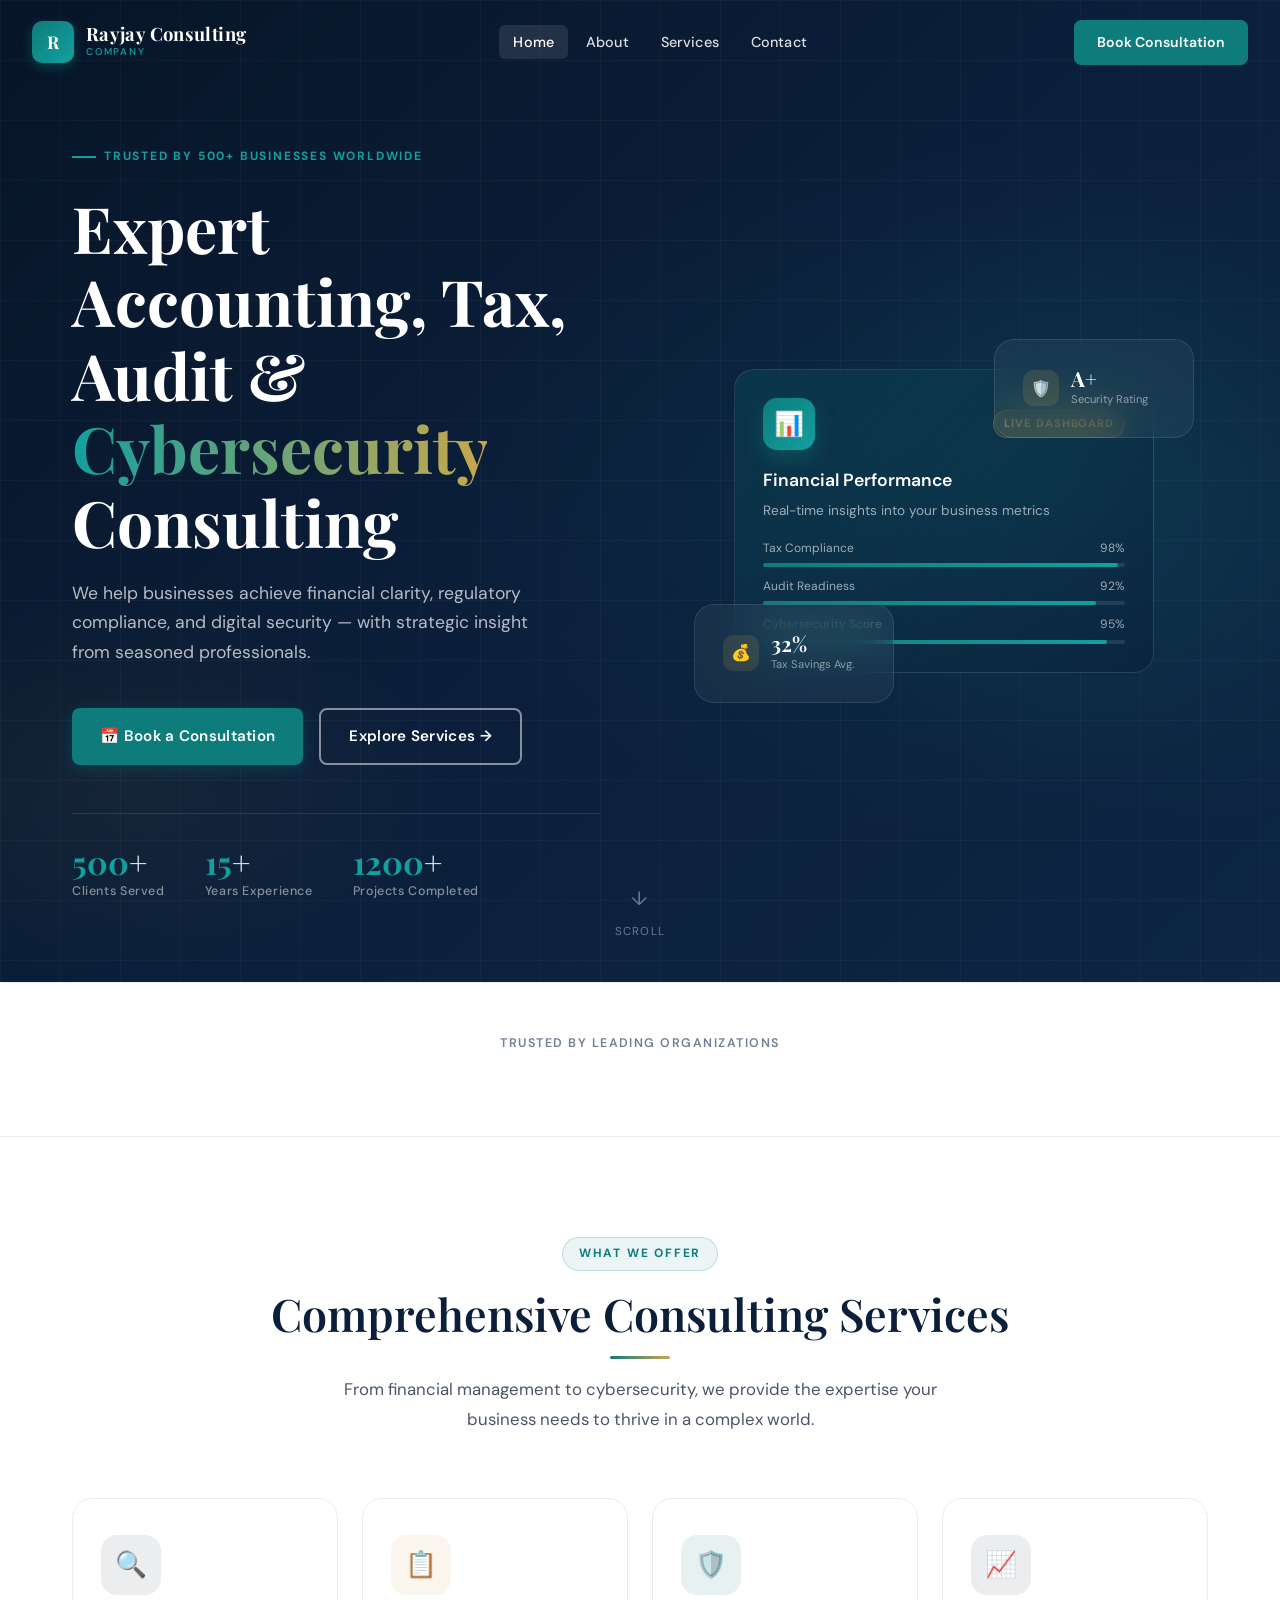
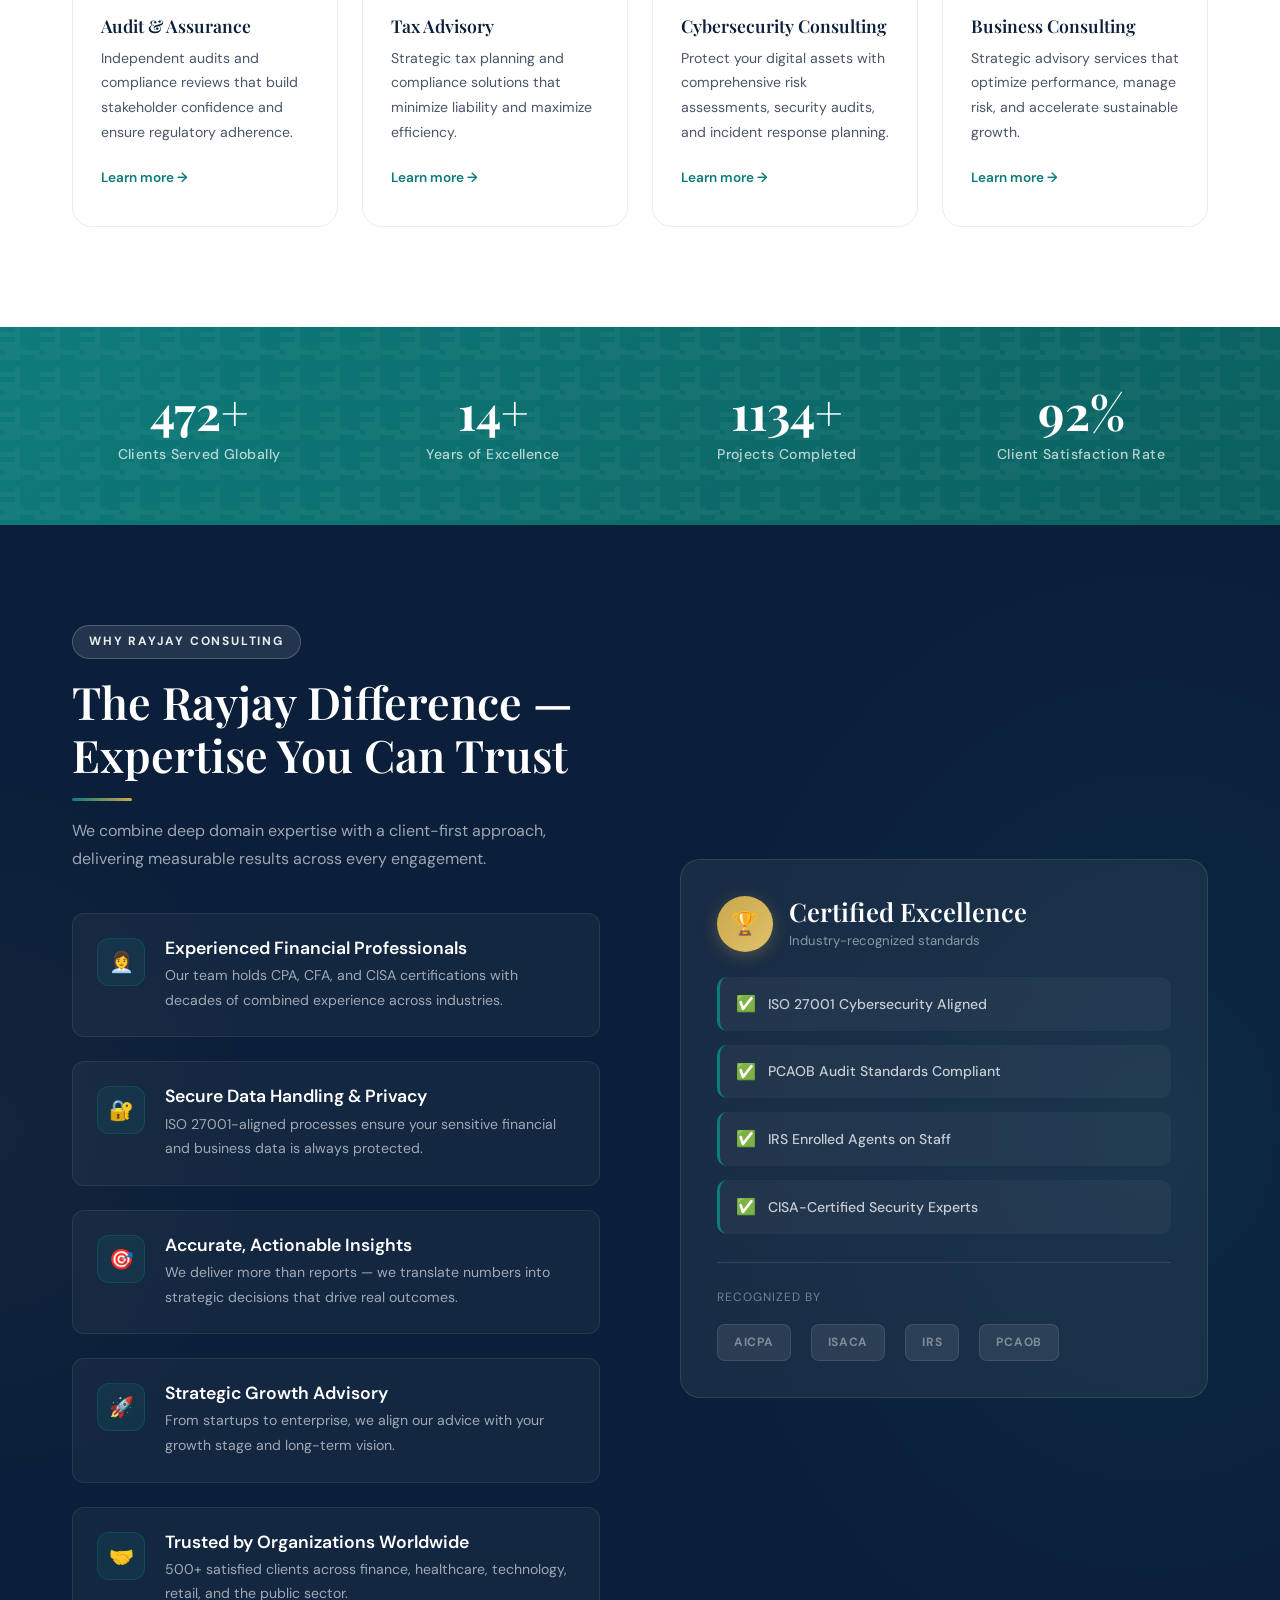
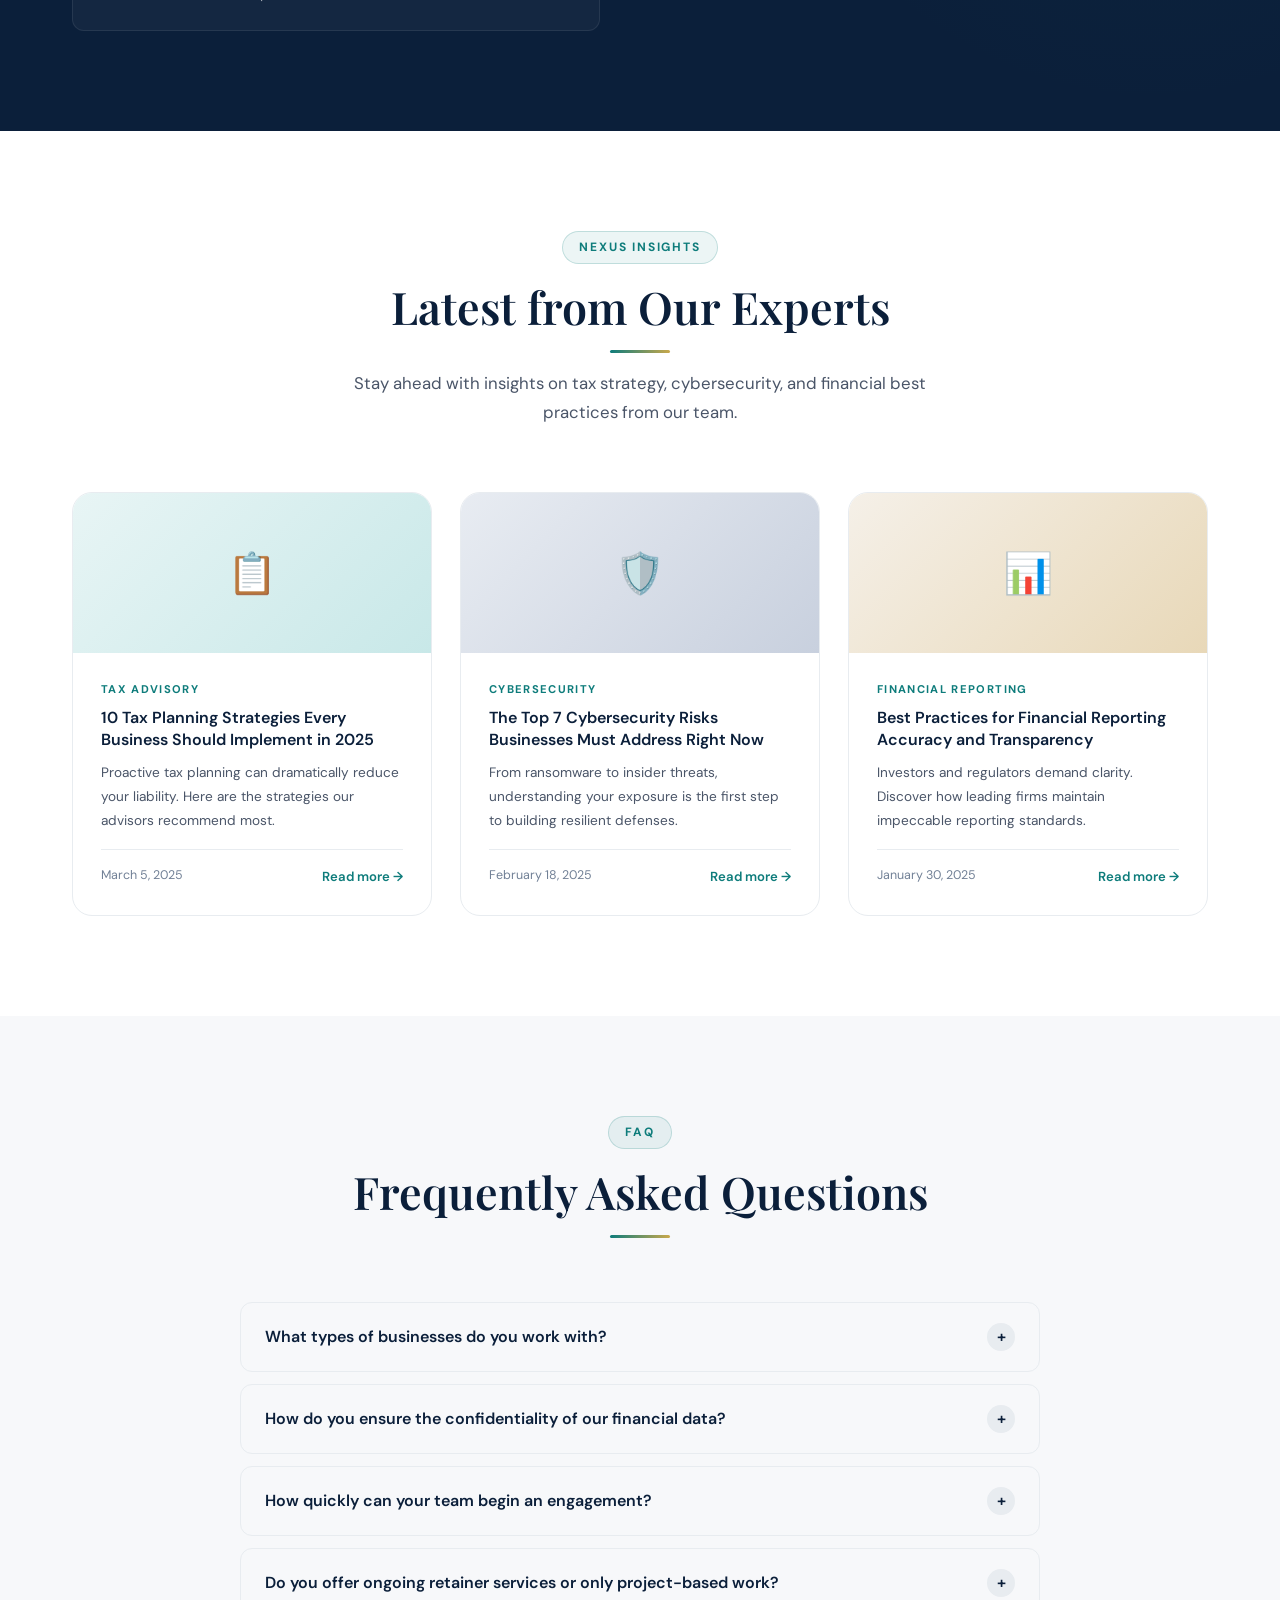
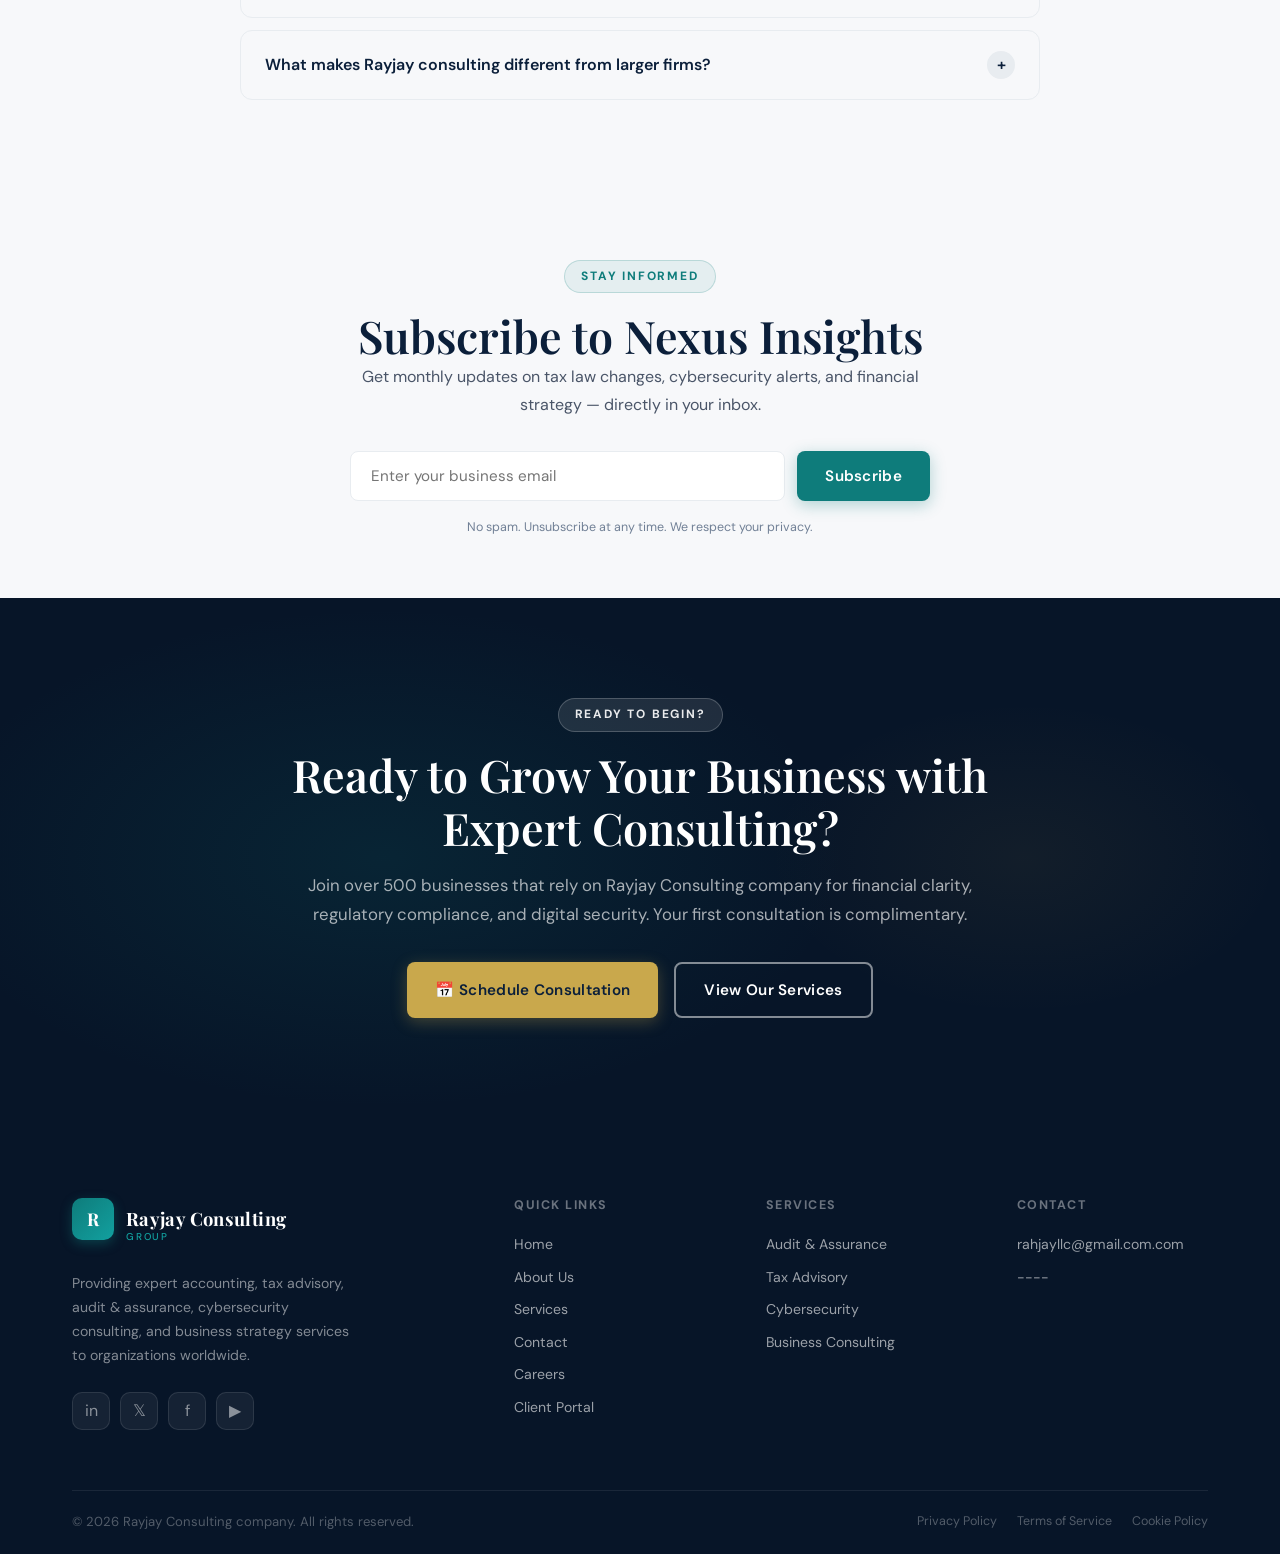
==== commit aaf7999d: "Update index.html" ====
--- a/consulting/index.html
+++ b/consulting/index.html
@@ -6,6 +6,9 @@
   <title>Rayjay Consulting Group — Expert Accounting, Tax, Audit & Cybersecurity Consulting</title>
   <meta name="description" content="Rayjay Consulting Group provides expert accounting, tax advisory, audit & assurance, cybersecurity consulting, and business consulting services."/>
   <link rel="stylesheet" href="../css/consulting.css"/>
+     <link rel="icon" type="image/png" sizes="32x32" href="../favicon-32x32.png">
+  <link rel="icon" type="image/png" sizes="16x16" href="../favicon-16x16.png">
+  <link rel="apple-touch-icon" href="../apple-touch-icon.png">
   <link rel="preconnect" href="https://fonts.googleapis.com"/>
   <link rel="preconnect" href="https://fonts.gstatic.com" crossorigin/>
 </head>
@@ -577,4 +580,4 @@
 
 <script src="script.js"></script>
 </body>
-</html>+</html>
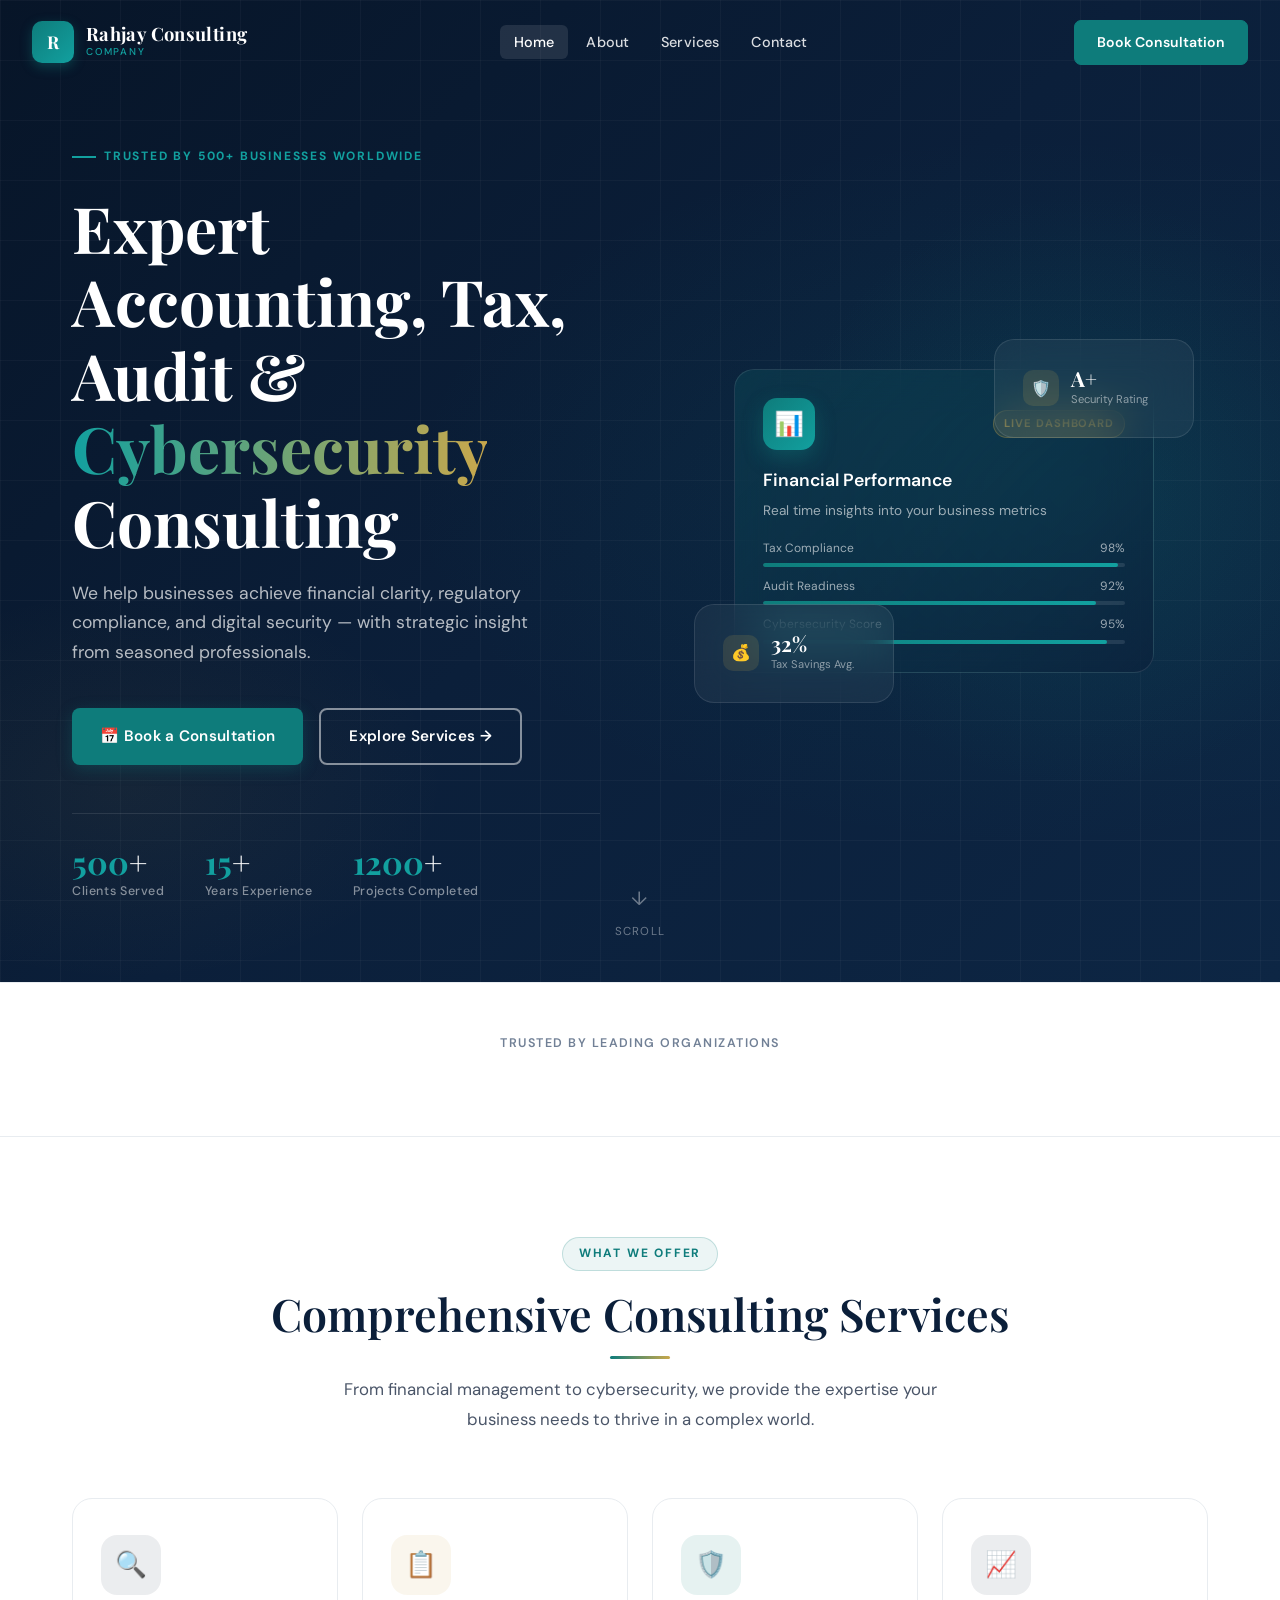
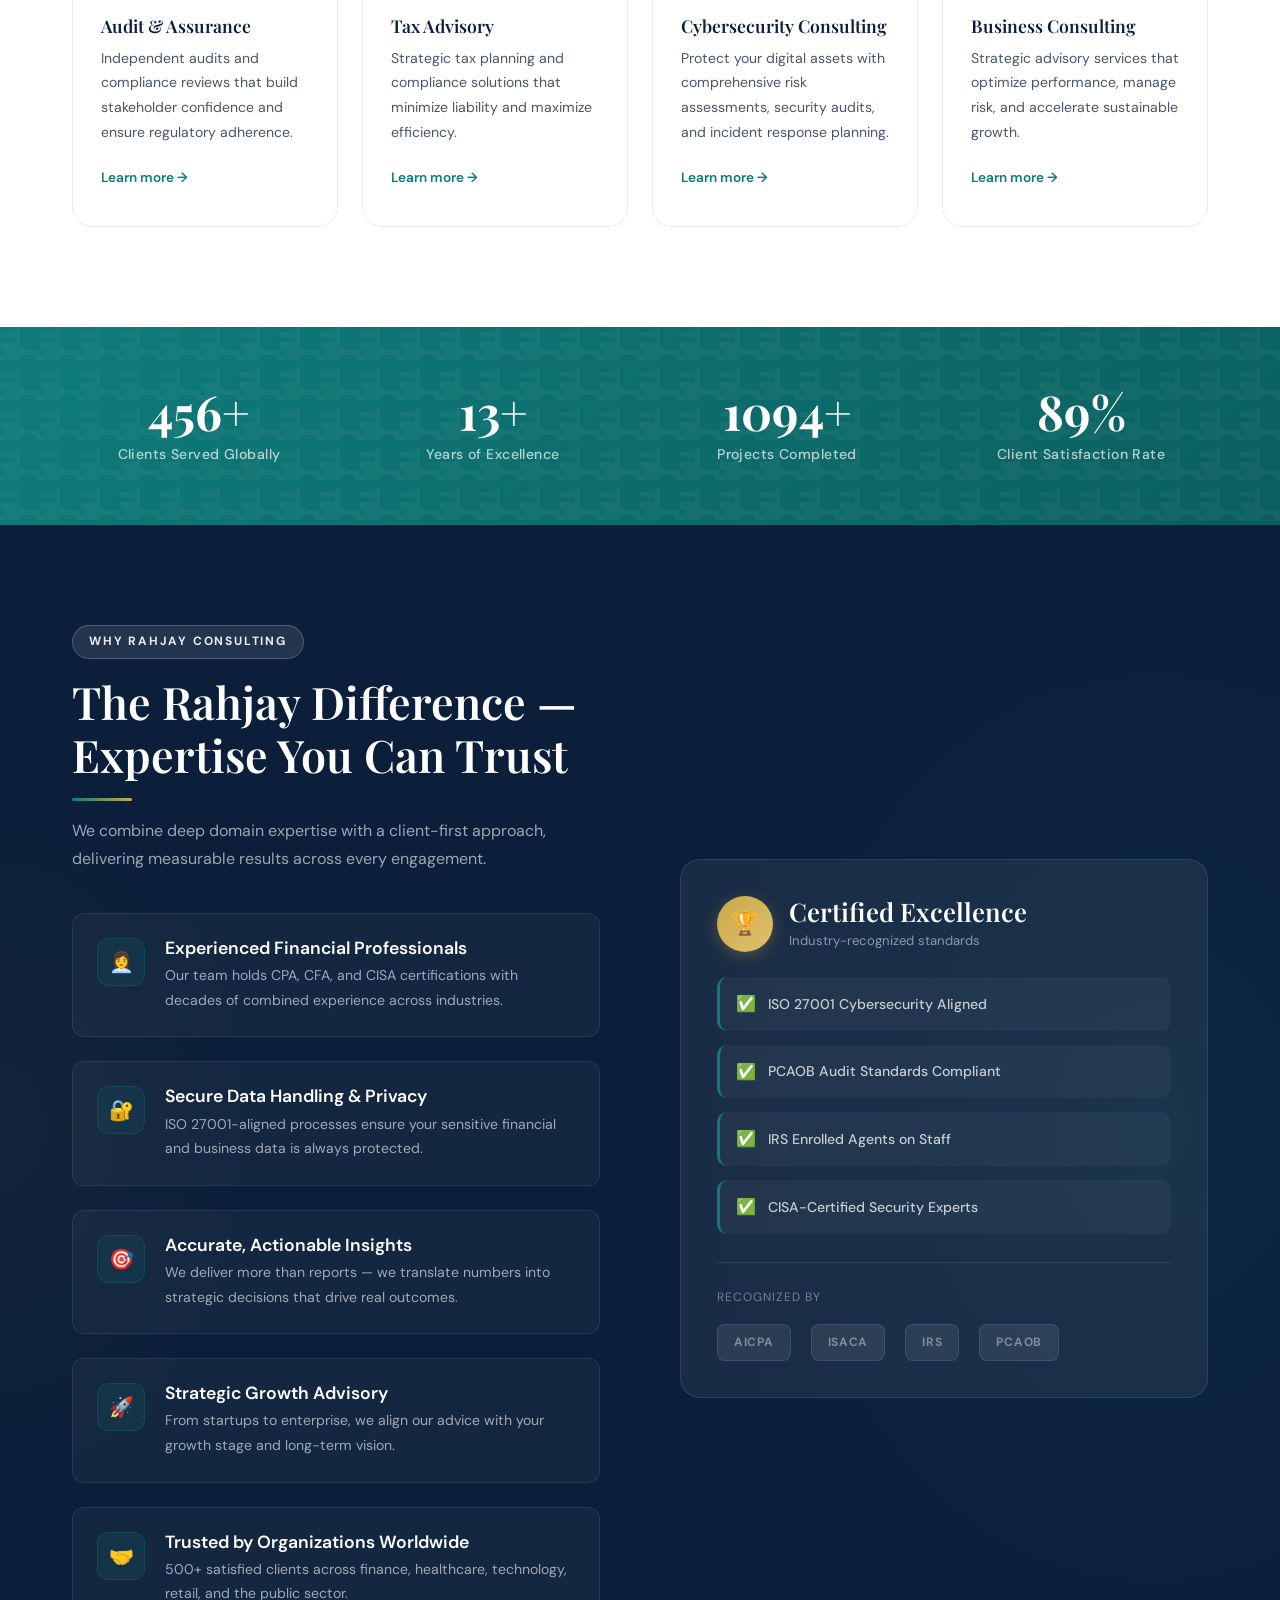
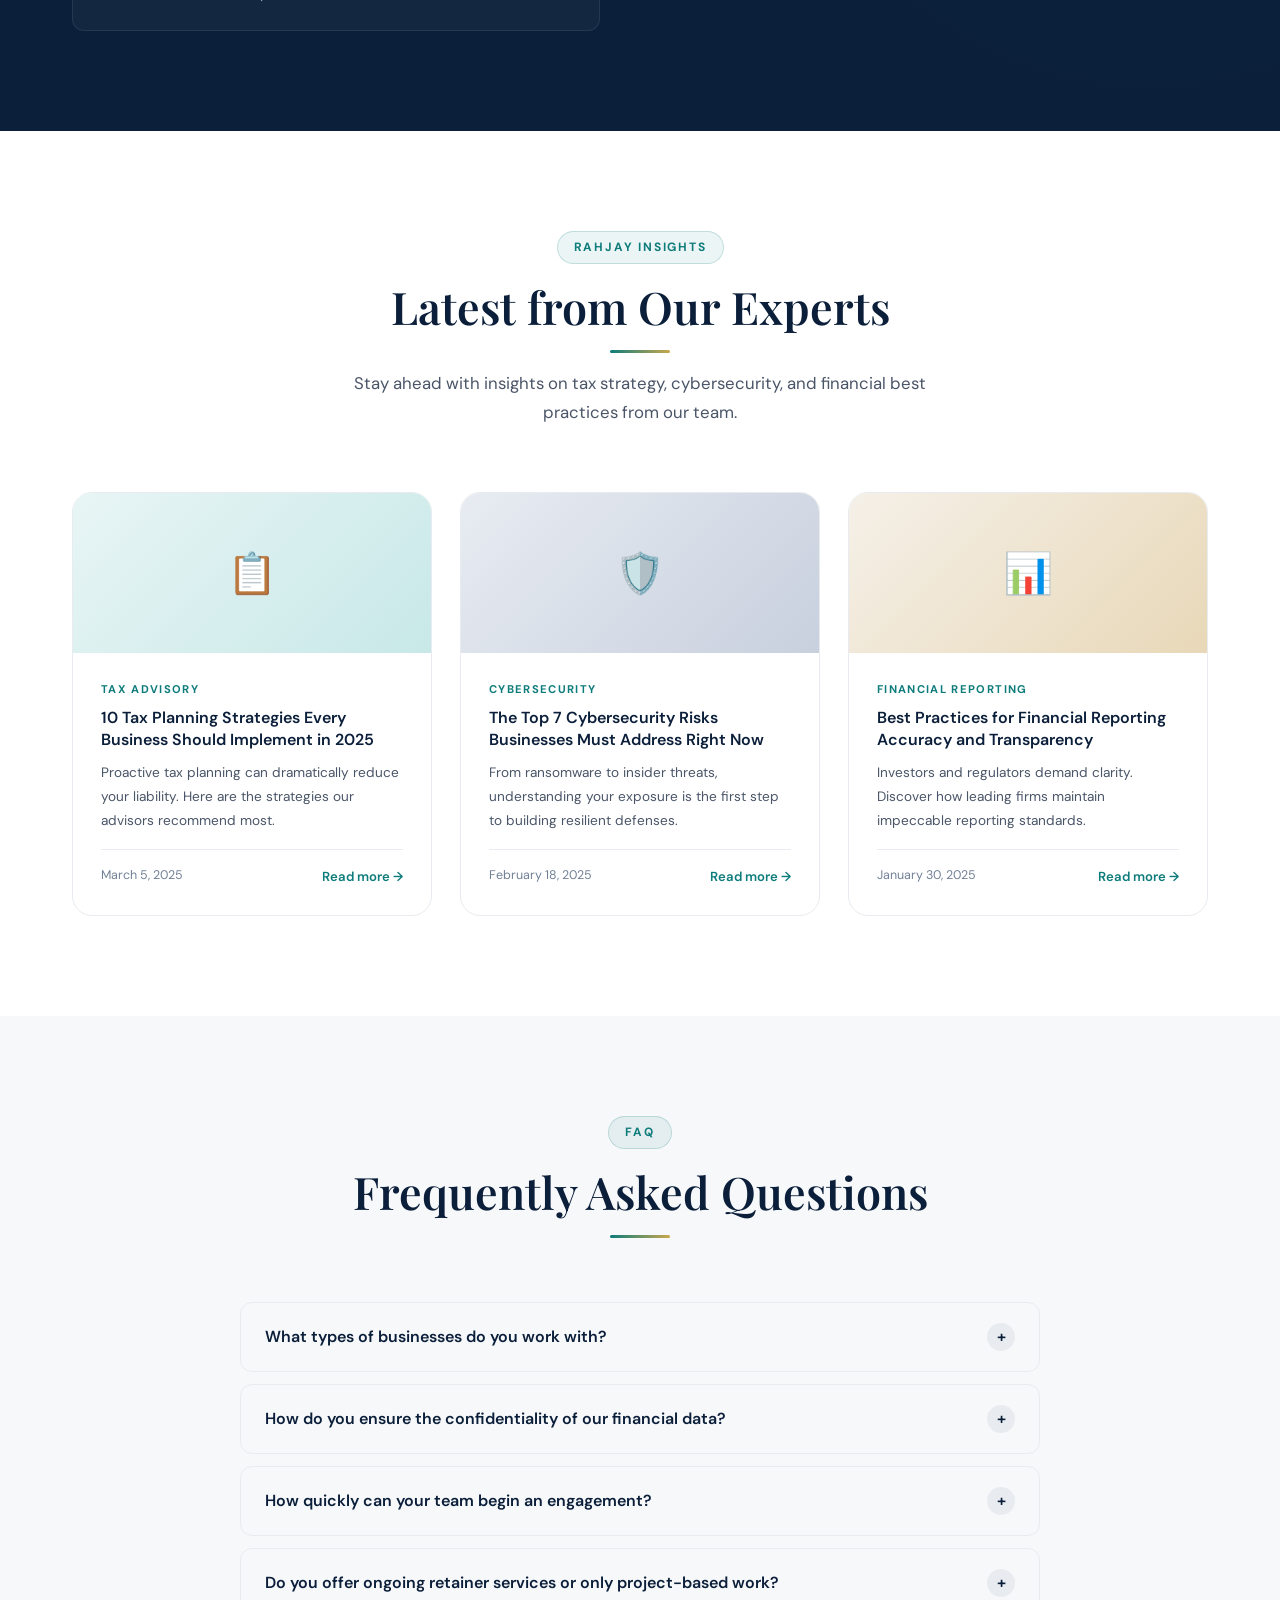
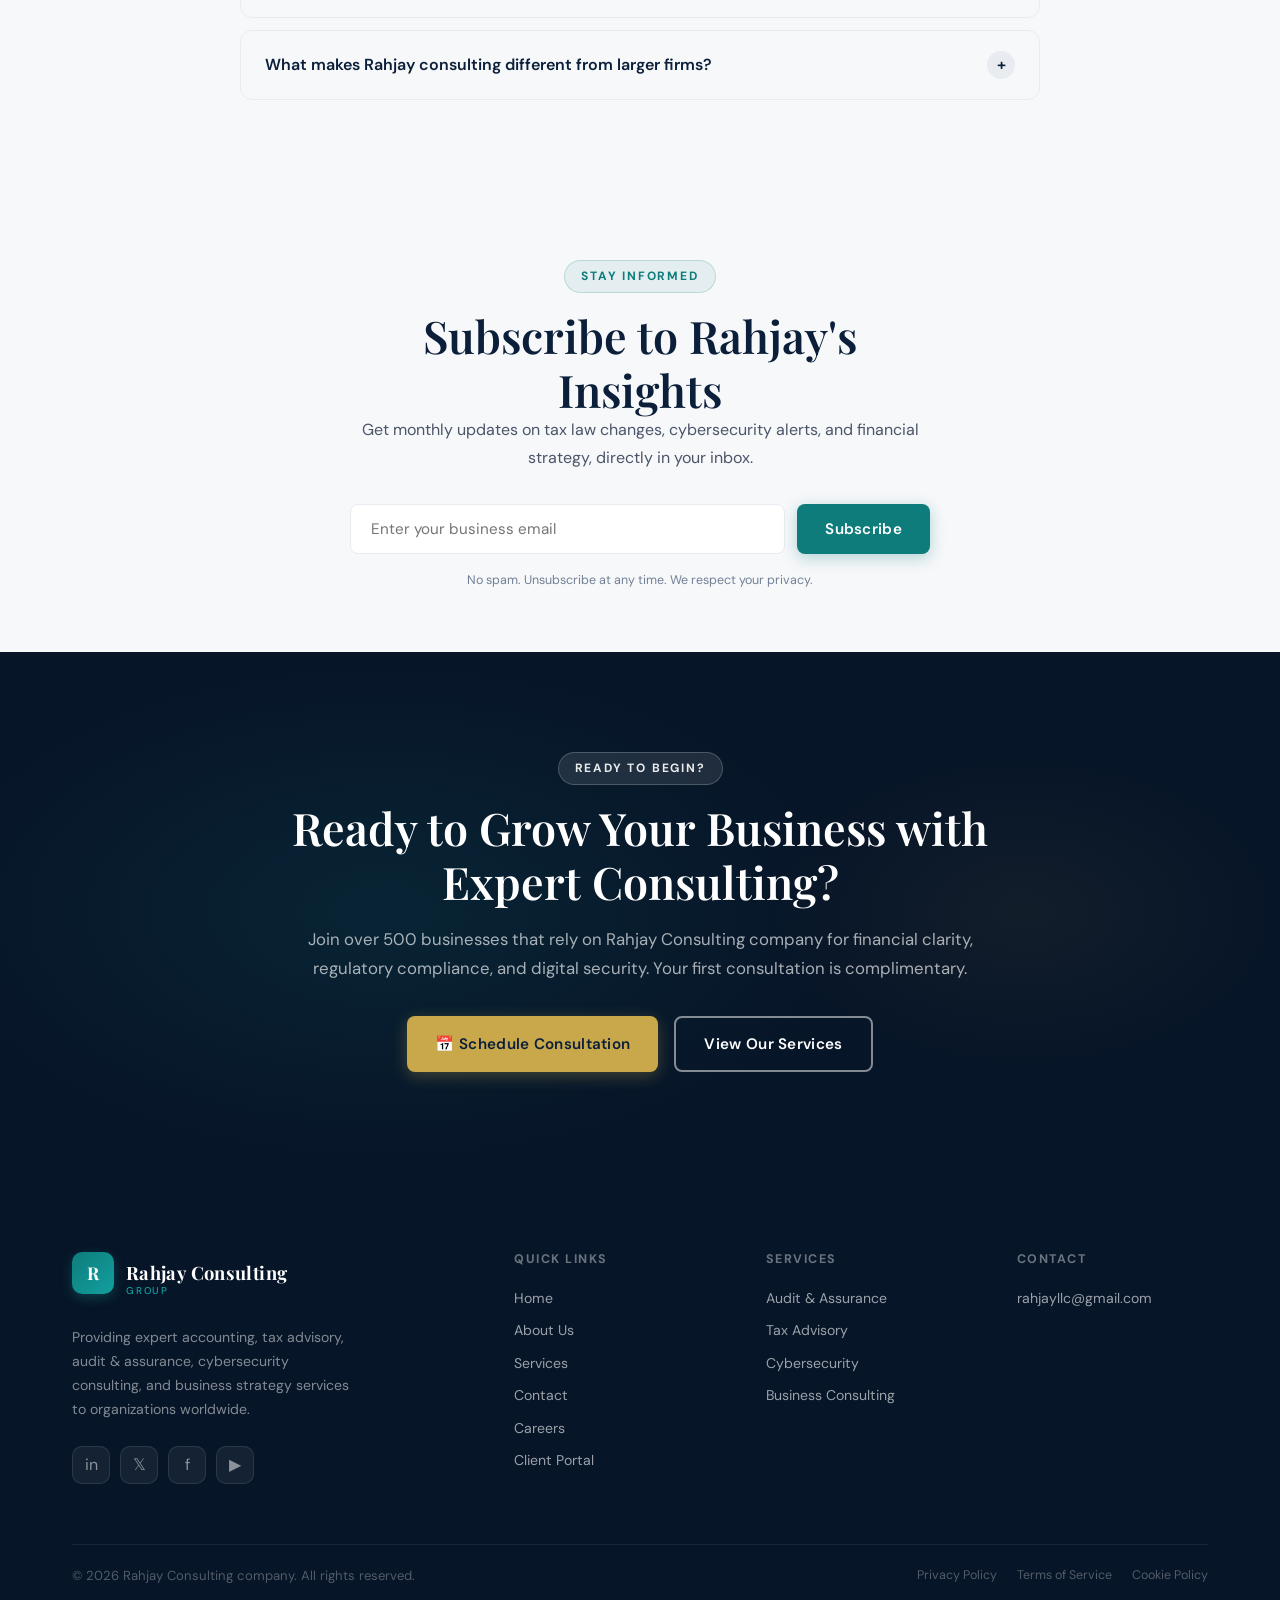
==== commit 703d2593: "Update index.html" ====
--- a/consulting/index.html
+++ b/consulting/index.html
@@ -3,10 +3,12 @@
 <head>
   <meta charset="UTF-8" />
   <meta name="viewport" content="width=device-width, initial-scale=1.0"/>
-  <title>Rayjay Consulting Group — Expert Accounting, Tax, Audit & Cybersecurity Consulting</title>
+  <title>Rahjay Consulting Group — Expert Accounting, Tax, Audit & Cybersecurity Consulting</title>
+  <meta name ="author" content="Rahjay LLC"/>
+  <meta name ="keyword" content="import to ghana,united state,export to ghana,import from united state, logistics, consultancy,audits,assurance,tax advisory"/>
   <meta name="description" content="Rayjay Consulting Group provides expert accounting, tax advisory, audit & assurance, cybersecurity consulting, and business consulting services."/>
   <link rel="stylesheet" href="../css/consulting.css"/>
-     <link rel="icon" type="image/png" sizes="32x32" href="../favicon-32x32.png">
+  <link rel="icon" type="image/png" sizes="32x32" href="../favicon-32x32.png">
   <link rel="icon" type="image/png" sizes="16x16" href="../favicon-16x16.png">
   <link rel="apple-touch-icon" href="../apple-touch-icon.png">
   <link rel="preconnect" href="https://fonts.googleapis.com"/>
@@ -20,7 +22,7 @@
     <a href="../index.html" class="nav-logo">
       <div class="logo-mark">R</div>
       <div class="logo-text">
-        <span class="logo-name">Rayjay Consulting</span>
+        <span class="logo-name">Rahjay Consulting</span>
         <span class="logo-sub">Company</span>
       </div>
     </a>
@@ -93,7 +95,7 @@
             <span class="card-badge">Live Dashboard</span>
           </div>
           <h4>Financial Performance</h4>
-          <p>Real-time insights into your business metrics</p>
+          <p>Real time insights into your business metrics</p>
           <div class="progress-bars">
             <div class="prog-item">
               <div class="prog-label"><span>Tax Compliance</span><span>98%</span></div>
@@ -229,8 +231,8 @@
   <div class="container">
     <div class="why-grid">
       <div>
-        <span class="section-tag white">Why Rayjay Consulting</span>
-        <h2 class="text-white" style="margin-bottom:1rem;">The Rayjay Difference — Expertise You Can Trust</h2>
+        <span class="section-tag white">Why Rahjay Consulting</span>
+        <h2 class="text-white" style="margin-bottom:1rem;">The Rahjay Difference — Expertise You Can Trust</h2>
         <div class="divider divider-left"></div>
         <p style="color:rgba(255,255,255,0.6); margin-bottom:2.5rem;">We combine deep domain expertise with a client-first approach, delivering measurable results across every engagement.</p>
 
@@ -374,7 +376,7 @@
 <section class="section-pad">
   <div class="container">
     <div class="section-header fade-in">
-      <span class="section-tag">Nexus Insights</span>
+      <span class="section-tag">Rahjay Insights</span>
       <h2>Latest from Our Experts</h2>
       <div class="divider"></div>
       <p>Stay ahead with insights on tax strategy, cybersecurity, and financial best practices from our team.</p>
@@ -448,7 +450,7 @@
           <div class="faq-icon">+</div>
         </button>
         <div class="faq-a">
-          <p>We implement ISO 27001-aligned data security protocols, including encrypted storage and transfer, strict access controls, NDAs for all personnel, and regular security audits of our own infrastructure.</p>
+          <p>We implement ISO 27001, aligned data security protocols, including encrypted storage and transfer, strict access controls, NDAs for all personnel, and regular security audits of our own infrastructure.</p>
         </div>
       </div>
       <div class="faq-item">
@@ -457,7 +459,7 @@
           <div class="faq-icon">+</div>
         </button>
         <div class="faq-a">
-          <p>For most engagements, we can onboard within 5–7 business days. For urgent matters such as incident response or regulatory deadlines, we offer expedited onboarding within 24–48 hours.</p>
+          <p>For most engagements, we can onboard within 4–7 business days. For urgent matters such as incident response or regulatory deadlines, we offer expedited onboarding within 24–48 hours.</p>
         </div>
       </div>
       <div class="faq-item">
@@ -471,11 +473,11 @@
       </div>
       <div class="faq-item">
         <button class="faq-q">
-          What makes Rayjay consulting different from larger firms?
+          What makes Rahjay consulting different from larger firms?
           <div class="faq-icon">+</div>
         </button>
         <div class="faq-a">
-          <p>Unlike large firms where you may get a junior team, at Rayjay Consulting, senior professionals personally lead every engagement. You get the same quality as a Big Four firm with the responsiveness of a boutique.</p>
+          <p>Unlike large firms where you may get a junior team, at Rahjay Consulting, senior professionals personally lead every engagement. You get the same quality as a Big Four firm with the responsiveness of a boutique.</p>
         </div>
       </div>
     </div>
@@ -487,8 +489,8 @@
   <div class="container">
     <div class="newsletter-inner fade-in">
       <span class="section-tag">Stay Informed</span>
-      <h2>Subscribe to Nexus Insights</h2>
-      <p>Get monthly updates on tax law changes, cybersecurity alerts, and financial strategy — directly in your inbox.</p>
+      <h2>Subscribe to Rahjay's Insights</h2>
+      <p>Get monthly updates on tax law changes, cybersecurity alerts, and financial strategy, directly in your inbox.</p>
       <form class="newsletter-form" id="newsletterForm" novalidate>
         <input type="email" placeholder="Enter your business email" required />
         <button type="submit" class="btn btn-primary js-btn-submit-prim">Subscribe</button>
@@ -504,7 +506,7 @@
     <div class="cta-inner fade-in">
       <span class="section-tag white">Ready to Begin?</span>
       <h2>Ready to Grow Your Business with Expert Consulting?</h2>
-      <p>Join over 500 businesses that rely on Rayjay Consulting company for financial clarity, regulatory compliance, and digital security. Your first consultation is complimentary.</p>
+      <p>Join over 500 businesses that rely on Rahjay Consulting company for financial clarity, regulatory compliance, and digital security. Your first consultation is complimentary.</p>
       <div class="cta-actions">
         <a href="contact.html" class="btn btn-gold">📅 Schedule Consultation</a>
         <a href="services.html" class="btn btn-secondary">View Our Services</a>
@@ -521,7 +523,7 @@
         <div class="nav-logo" style="margin-bottom:1rem;">
           <div class="logo-mark">R</div>
           <div class="logo-text">
-            <span class="logo-name">Rayjay Consulting</span>
+            <span class="logo-name">Rahjay Consulting</span>
             <span class="logo-sub">Group</span>
           </div>
         </div>
@@ -560,15 +562,15 @@
       <div class="footer-col">
         <h5>Contact</h5>
         <div class="footer-links">
-          <a href="mailto:info@nexusadvisory.com">rahjayllc@gmail.com.com</a>
-          <a href="tel:+12125550100">----</a>
+          <a href="mailto:info@nexusadvisory.com">rahjayllc@gmail.com</a>
+          <!-- <a href="tel:+12125550100">----</a> -->
           <!-- <a href="#">350 Fifth Avenue, Suite 4200<br>New York, NY 10118</a> -->
         </div>
       </div>
     </div>
 
     <div class="footer-bottom">
-      <p>© 2026 Rayjay Consulting company. All rights reserved.</p>
+      <p>© 2026 Rahjay Consulting company. All rights reserved.</p>
       <div class="footer-bottom-links">
         <a href="#">Privacy Policy</a>
         <a href="#">Terms of Service</a>
